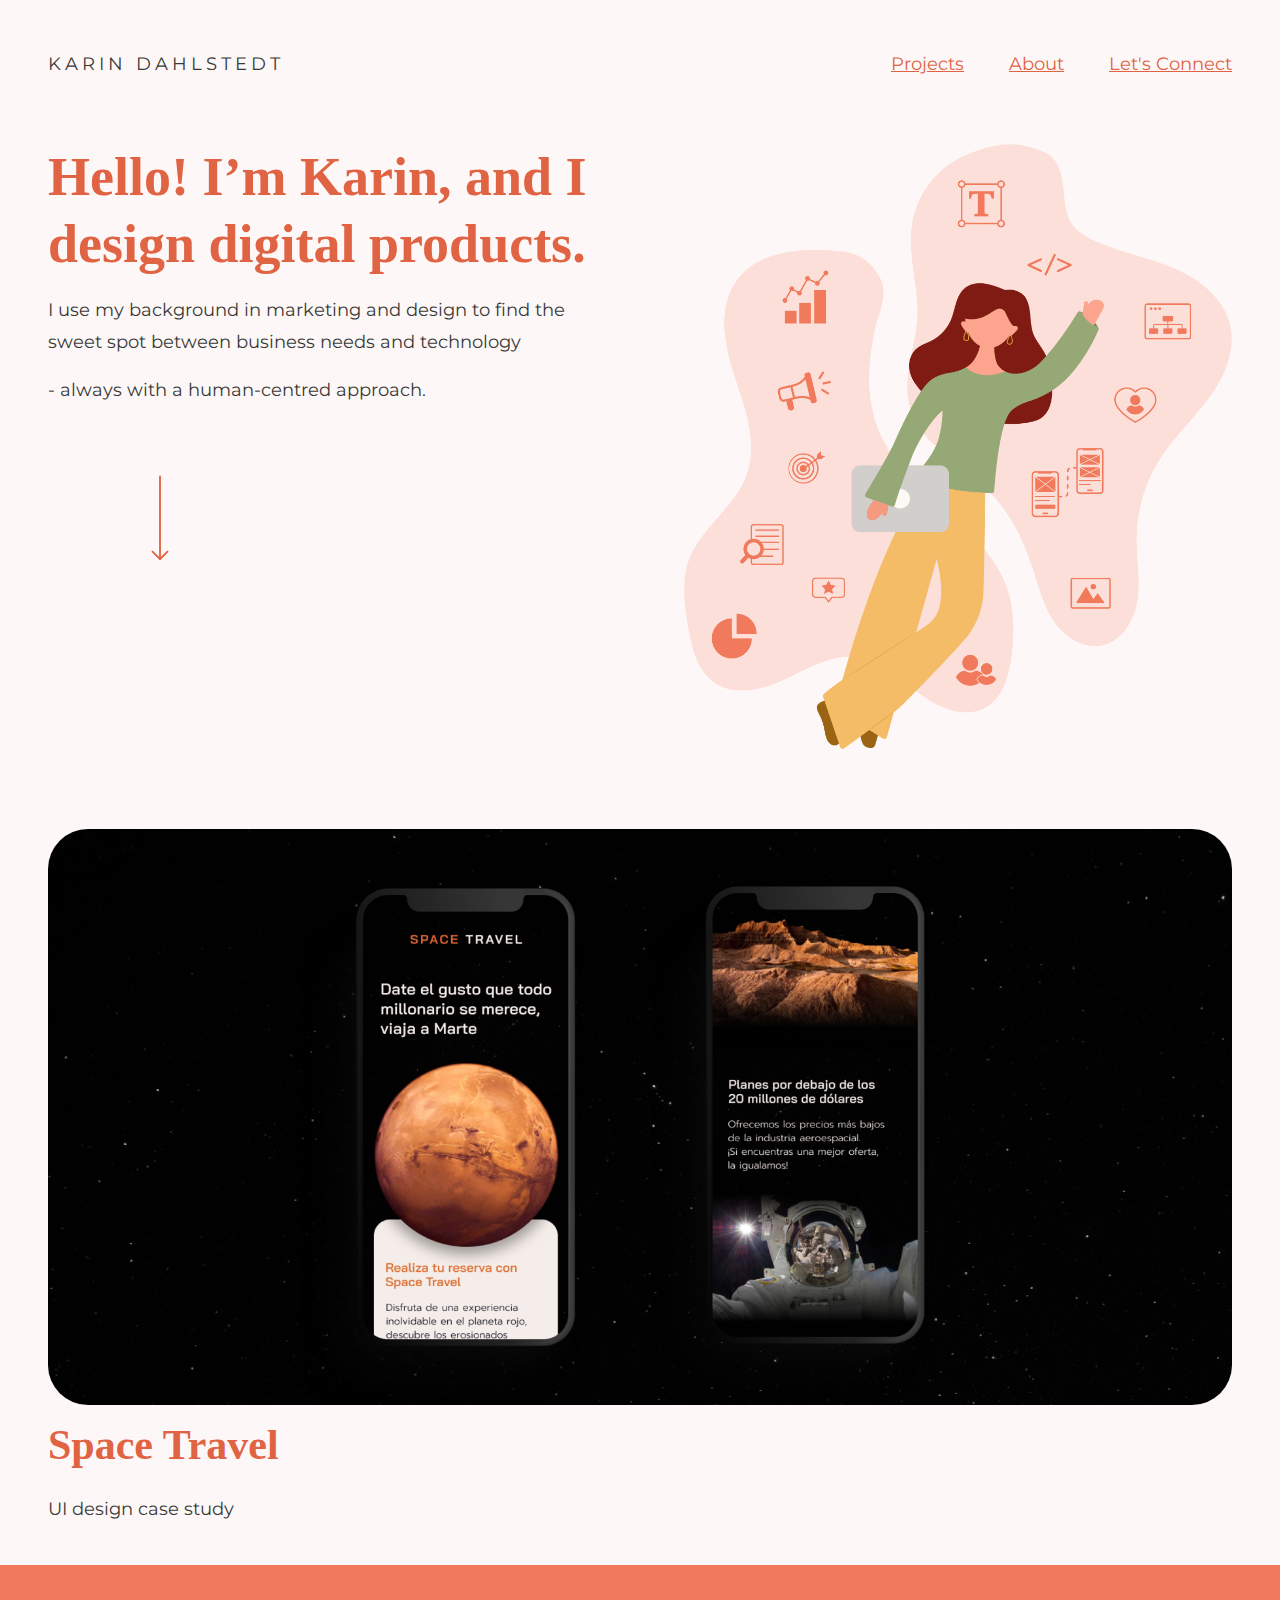
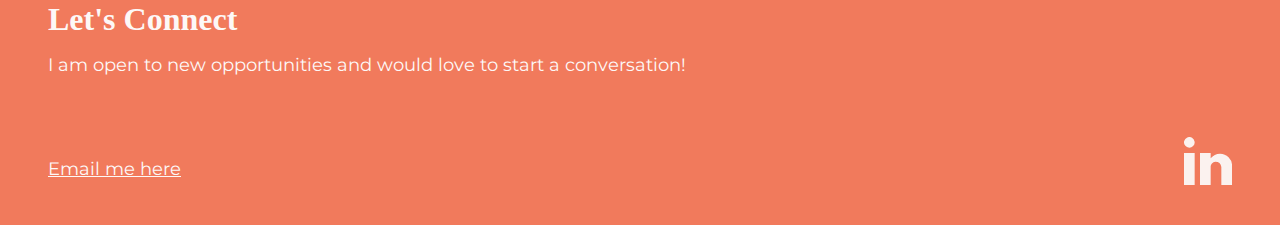
==== index.html @ c182e4f3 "Home page project showcase update" ====
<!DOCTYPE html>
<html lang="en">

    <head>
        <meta charset="UTF-8">
        <meta name="viewport" content="width=device-width, initial-scale=1.0">
        <title>Projects</title>
        <link rel="preconnect" href="https://fonts.gstatic.com">
        <link
            href="https://fonts.googleapis.com/css2?family=DM+Serif+Display&family=Montserrat&display=swap"
            rel="stylesheet">
        <link href="assets/css/styles.css" rel="stylesheet">
    </head>

    <body>
        <header class="header">
            <div class="header-container wrapper wrapper-min">
                <div class="logo logo-min">
                <div>KARIN DAHLSTEDT</div>
            </div>
                <nav class="navigation navigation-min">
                    <ul>
                        <li class="nav-item inline">
                            <a class="nav-link" href="https://karindd.github.io">Projects</a>
                        </li>
                        <li class="nav-item inline">
                            <a class="nav-link" href="https://karindd.github.io/about/">About</a>
                        </li>
                        <li class="nav-item inline">
                            <a class="nav-link" href="#footer">Let's Connect</a>
                        </li>
                    </ul>
                </nav>
                <button class="menu-open">
                    <svg width="18" height="11" viewBox="0 0 18 11" fill="none"
                        xmlns="http://www.w3.org/2000/svg">
                        <path fill-rule="evenodd" clip-rule="evenodd" d="M18 1H0V0H18V1Z"
                            fill="#1A1A1A" />
                        <path fill-rule="evenodd" clip-rule="evenodd" d="M18 11H0V10H18V11Z"
                            fill="#1A1A1A" />
                        <path fill-rule="evenodd" clip-rule="evenodd" d="M18 6H0V5H18V6Z"
                            fill="#1A1A1A" />
                    </svg>
                </button>
                <button class="menu-closed">
                    <svg width="14" height="14" viewBox="0 0 14 14" fill="none"
                        xmlns="http://www.w3.org/2000/svg">
                        <line x1="0.353553" y1="0.646447" x2="13.0815" y2="13.3744"
                            stroke="black" />
                        <line x1="0.646447" y1="13.6464" x2="13.3744" y2="0.918525"
                            stroke="black" />
                    </svg>
                </button>
            </div>
        </header>
        <main>
            <section class="billboard">
                <div class="wrapper wrapper-min">
                    <div class="row-min align-start">
                        <div class="billboard_content column-min">
                            <h1>Hello! I’m Karin, and I design digital products.
                            </h1>

                            <p>I use my background in marketing and design to find the sweet spot between business needs and technology</p>
                            <p>- always with a human-centred approach.</p>
                            </p>
                            <div class="arrow__svg column-min">
                                <svg data-name="Layer 1" xmlns="http://www.w3.org/2000/svg" width=9.6rem height=9.6rem viewBox="0 0 5.49 20.752"><path d="M2.745 1.396v17.869" fill="none" stroke="#E06343" stroke-linecap="round" stroke-width=".4"/><path d="M1.127 17.646l1.618 1.619.81-.81.809-.809" stroke-linejoin="round" fill="none" stroke="#E06343" stroke-linecap="round" stroke-width=".4"/></svg>
                            </div>
                        </div>
                        <div class="illustration column-min">
                            <img src="assets/img/home.png">
                        </div>
                    </div>
                </div>
                </div>
            </section>
            <section class="project">
                <div class="wrapper wrapper-min">
                    <div class="project__bg space-travel__bg">
                    <div class="zoom-effect-container">
                        <a href="https://karindd.github.io/space-travel/">
                        <div class="image-card">
                            <div class="project__mockup">
                            <img src="assets/img/space-travel-mockup.png">
                        </div>
                    </div>
                        </a>
                    </div>
                    </div>
                    <h2>Space Travel</h2>
                    <p>UI design case study</p>
                </div>
            </section>
        </main>
        <footer class="footer">
            <div class="wrapper wrapper-min">
                    <h3 class="footer__title">Let's Connect</h3>
                <div class="footer__content">
                    <p>I am open to new opportunities and would love to start a conversation!</p>
                </div>
                <div class="flex-container space-between align-end">
                    <div class="footer__email">
                        <a href="mailto: dahlstedt.karin@gmail.com" class="footer-anchor">Email me
                            here</a>
                    </div>
                    <div id="footer" class="footer__icon">
                        <svg data-name="Layer 1" xmlns="http://www.w3.org/2000/svg"
                            viewBox="0 0 36 36">
                            <path
                                d="M20 36h-8V12h8v4a9.27 9.27 0 017.05-3.53 9 9 0 019 9V36H28V22.5a4.54 4.54 0 00-4.49-3.89 3.67 3.67 0 00-2.59 1.2A3.62 3.62 0 0020 22.5zM8 36H0V12h8zM4 8a4 4 0 112.83-1.17A4 4 0 014 8z"
                                fill="#fbf2ef" />
                        </svg>
                    </div>
                </div>
            </div>
        </footer>
        <script src="https://cdnjs.cloudflare.com/ajax/libs/jquery/3.6.0/jquery.min.js" integrity="sha512-894YE6QWD5I59HgZOGReFYm4dnWc1Qt5NtvYSaNcOP+u1T9qYdvdihz0PPSiiqn/+/3e7Jo4EaG7TubfWGUrMQ==" crossorigin="anonymous"></script>
        <script src="assets/app.js"></script>
    </body>
</html>
---- assets/css/styles.css ----
/* ----------------------- RESET ------------------ */
/**
 * Box sizing rules
 * https://developer.mozilla.org/es/docs/Web/CSS/box-sizing
 */
*,
*::before,
*::after {
  box-sizing: border-box;
}

/* Remove default padding */
ul,
ol {
  padding: 0;
}

/* Remove default margin */
body,
h1,
h2,
h3,
h4,
p,
ul,
ol,
li,
figure,
figcaption,
blockquote,
dl,
dd {
  margin: 0;
}

/* Set core body defaults */
body {
  min-height: 100vh;
  scroll-behavior: smooth;
  text-rendering: optimizeSpeed;
  line-height: 1.5;
}

/* Remove list styles on ul, ol elements with a class attribute */
ul,
ol {
  list-style: none;
}

/* A elements that don't have a class get default styles */
a:not([class]) {
  text-decoration-skip-ink: auto;
}

/* Make images easier to work with */
img {
  max-width: 100%;
  display: block;
}

/* Natural flow and rhythm in articles by default */
article > * + * {
  margin-top: 1em;
}

/* Inherit fonts for inputs and buttons */
input,
button,
textarea,
select {
  font: inherit;
}

[role='button'],
input[type='submit'],
input[type='reset'],
input[type='button'],
button {
  -webkit-box-sizing: content-box;
  -moz-box-sizing: content-box;
  box-sizing: content-box;
}

/* Reset `button` and button-style `input` default styles */
input[type='submit'],
input[type='reset'],
input[type='button'],
button {
  background: none;
  border: 0;
  color: inherit;
  /* cursor: default; */
  font: inherit;
  line-height: normal;
  overflow: visible;
  padding: 0;
  -webkit-appearance: button; /* for input */
  -webkit-user-select: none; /* for button */
  -moz-user-select: none;
  -ms-user-select: none;
}
input::-moz-focus-inner,
button::-moz-focus-inner {
  border: 0;
  padding: 0;
}

/* Make `a` like a button */
[role='button'] {
  color: inherit;
  cursor: default;
  display: inline-block;
  text-align: center;
  text-decoration: none;
  white-space: pre;
  -webkit-user-select: none;
  -moz-user-select: none;
  -ms-user-select: none;
}

/* Remove all animations and transitions for people that prefer not to see them */
@media (prefers-reduced-motion: reduce) {
  * {
    animation-duration: 0.01ms !important;
    animation-iteration-count: 1 !important;
    transition-duration: 0.01ms !important;
    scroll-behavior: auto !important;
  }
}

/* ----------------------- END RESET ------------------ */

/* ----------------------- VARIABLES ------------------ */

:root {
  --primary-color:#F17A5C;
  --secondary-color: #393938;
  --primary-400:#F17A5C;
  --space-lg:0rem;
  --space-md:0rem;
  --primary-padding: 4.8rem;
}
/* ----------------------- use "space" to define vertical rythm and color palettes (any value, --whatever) ------------------ */

/* ----------------------- END VARIABLES ------------------ */


/* ----------------------- GLOBAL ------------------ */

html {
  font-size: 62.5%; /* Base typography: 10px */
}

h1,
h2,
h3 {
  font-family: 'DM SerifDisplay';
  color: #e06343;
  padding: 0 0 1.6rem;
}

h1 {
  font-size: 2.5rem;
  line-height: 3.4rem;
}

h2 {
  font-size: 2.3rem;
  line-height: 3.2rem;
  margin-bottom: 1.6rem;
}

h3 {
  font-size: 2rem;
  line-height: 2.8rem;
}

.project__h {
  color:#393331;
    }

body {
  background-color: #fdf8f7;
  font-family: 'Montserrat';
  font-size: 1.6rem;
  color: #393938;
  line-height: 2.4rem;
}

p,
p + p {
  margin-bottom: 1.6rem;
}

.p-final {
  margin-bottom: 4.8rem;
}

a:link {
  color: #e06343;
}

a:visited {
  color: #e06343;
}

a:hover {
  color: #393938;
}

.a:active {
  color: #393938;
}

/* ----------------------- UTILITIES ------------------ */
.wrapper {
  margin: 0 auto;
  max-width: 128rem;
  padding: 0 2.4rem;
}

.flex-container {
  display: flex;
}

.row {
  align-items: flex-start;
  display: flex;
  width: 100%;
}

.column {
  width: 50%;
}

.space-between {
  justify-content: space-between;
}

.align-end {
  align-items: flex-end;
}

.reverse {
  flex-flow: reverse;
}

.flex-wrap {
  flex-wrap: wrap;
}

.hide {
  display: none;
}

.fixed {
  position: fixed;
}

  /* ----------------------- END UTILITIES ------------------ */

/* ----------------------- HEADER ------------------ */

.header {
  width: 100%;
}

.header-container {
  display: flex;
  align-items: center;
  justify-content: flex-end;
  margin-top: 4.8rem;
  margin-bottom: 6.4rem;
}

.logo {
  width: 100%;
  letter-spacing: 0.4rem;
}

/* ----------------------- NAVIGATION ------------------ */

.navigation {
  display: none;
}

.menu-closed {
  display: none;
}

/* ----------------------- END NAVIGATION ------------------ */

/* ----------------------- BILLBOARD ------------------ */

.billboard__h {
  color: #fdf8f7;
}

.billboard__content__h {
  color:#393938;
}

.billboard__text {
  color: #fdf8f7;
  margin: 4.8rem;
  position: absolute;
}

.billboard__bg {
  border-radius: 2rem;
  position: relative;
  z-index: -10;
}

.billboard__content {
  width: 100%;
  background-color: #f17a5c;
  padding: 4.8rem 4.8rem 6.4rem;
  border-radius: 0 0 2rem 2rem;
  margin: -1.5rem 0 0 0;
  z-index: 10;
  margin-bottom:10.4rem;
}

.billboard__p {
  margin-bottom:5.6rem;
}

/* ----------------------- ASSETS ------------------ */

.illustration {
  margin: 3.2rem;
}

.arrow__svg {
 display: none;
}

.project__img {
margin: 4.8rem 0 4.8rem 0;
}

.project__img-min {
display: none;  
}

.space-travel__bg {
  background-image: url(../img/space-travel-bg.png);
}

.project__bg {
  border-radius: 4rem;
}

.project__mockup {
  height: auto;
  width: 80%;
  margin-left: auto;
  margin-right: auto;
}
  
/* ----------------------- LISTS ------------------ */

ul.project__ul {
  list-style: none; /* Remove default bullets */
}

ul.project__ul li::before {
  content: "\2022";  /* Add content: \2022 is the CSS Code/unicode for a bullet */
  color:#F17A5C; /* Change the color */
  font-weight: bold; /* If you want it to be bold */
  font-size: 250%;
  display: inline-block; /* Needed to add space between the bullet and the text */
  width: 1rem; /* Also needed for space (tweak if needed) */
  margin-left: -1em; /* Also needed for space (tweak if needed) */
  vertical-align: middle;
  position: absolute;
  line-height: 2.4rem;
  margin-bottom: 1.6rem;
}

.takeaways {
  margin-left: 4.8rem;
}


/* ----------------------- END LISTS ------------------ */


/* ----------------------- EFFECTS ------------------ */

.zoom-effect-container {
  width: 100%;
  height: 100%;
  margin-bottom: 2.4rem;
  margin-top: 4.8rem;
}

.image-card img {
-webkit-transition: 0.4s ease;
transition: 0.4s ease;
}

.zoom-effect-container:hover .image-card img {
-webkit-transform: scale(1.08);
transform: scale(1.08);
}

/* ----------------------- END EFFECTS ------------------ */


/* ----------------------- FOOTER ------------------ */

.footer {
  background: #f17a5c;
  min-height: 24rem;
  padding-top: 4rem;
  padding-bottom: 4rem;
  margin-top: 4rem;
}

.footer__content,
.footer__title {
  color: #fdf8f7;
}

.footer__content {
  padding-bottom: 4rem;
}

.footer__icon {
  width: 4.8rem;
  height: 4.8rem;
}

.footer-anchor:link {
  color: #fdf8f7;
}

.footer-anchor:visited {
  color: #fdf8f7;
}

.footer-anchor:hover {
  color: #393938;
}

.footer-anchor:active {
  color: #393938;
}

/* ----------------------- RESPONSIVE 960px ------------------ */
@media (min-width: 60em) {
  /* ----------------------- GLOBAL ------------------ */

  h1 {
    font-size: 5.4rem;
    line-height: 6.7rem;
  }

  h2 {
    font-size: 4.2rem;
  }

  h3 {
    font-size: 3.2rem;
  }

  body {
    font-size: 1.8rem;
    line-height: 3.2rem;
  }
  /* ----------------------- UTILITIES ------------------ */

  .wrapper-min {
    max-width: 128rem;
    padding: 0 4.8rem;
  }

  .wrapper__center-min {
    margin: 0 auto;
    max-width: 128rem;
    padding: 0 20rem;
    }

  .flex-container-min {
    display: flex;
  }

  .row-min {
    align-items: flex-start;
    display: flex;
    width: 100%;
  }

  .column-min {
    width: 50%;
  }

  .reverse-min {
    flex-flow: reverse;
  }

  .row-min {
    align-items: flex-start;
    display: flex;
    width: 100%;
  }

  .space-between {
    justify-content: space-between;
  }

  .align-center {
    align-items: center;
  }

  .align-start {
    align-items: start;
  }

  .justify-center-min {
    justify-content: center;
  }

  .display {
    display: block;
  }

  .inline {
    display: inline-block;
  }

  .column-min-margin {
    width: 50%;
    margin: 0 7.2rem 0 0;
  }

  /* ----------------------- HEADER ------------------ */

  .navigation-min {
    width: 50%;
    display: flex;
    justify-content: flex-end;
  }

  .nav-item {
    padding: 0 2rem;
  }

  .nav-item:last-child {
    padding-right: 0;
  }

  .menu-open {
    display: none;
  }

  .logo-min {
    width: 50%;
    letter-spacing: 0.4rem;
  }
  
  /* ----------------------- ASSETS ------------------ */

  .illustration {
    margin: 0 0 3.2rem 8.8rem;
  }

  .arrow__svg {
    display: block;
    margin: 6.4rem;
  }

  .project__img-min {
    margin: 4.8rem 0 4.8rem 0;
    display: block;
    }

    .project__img {
      display: none;
      }
    }
/* ----------------------- RESPONSIVE 960px END ------------------ */
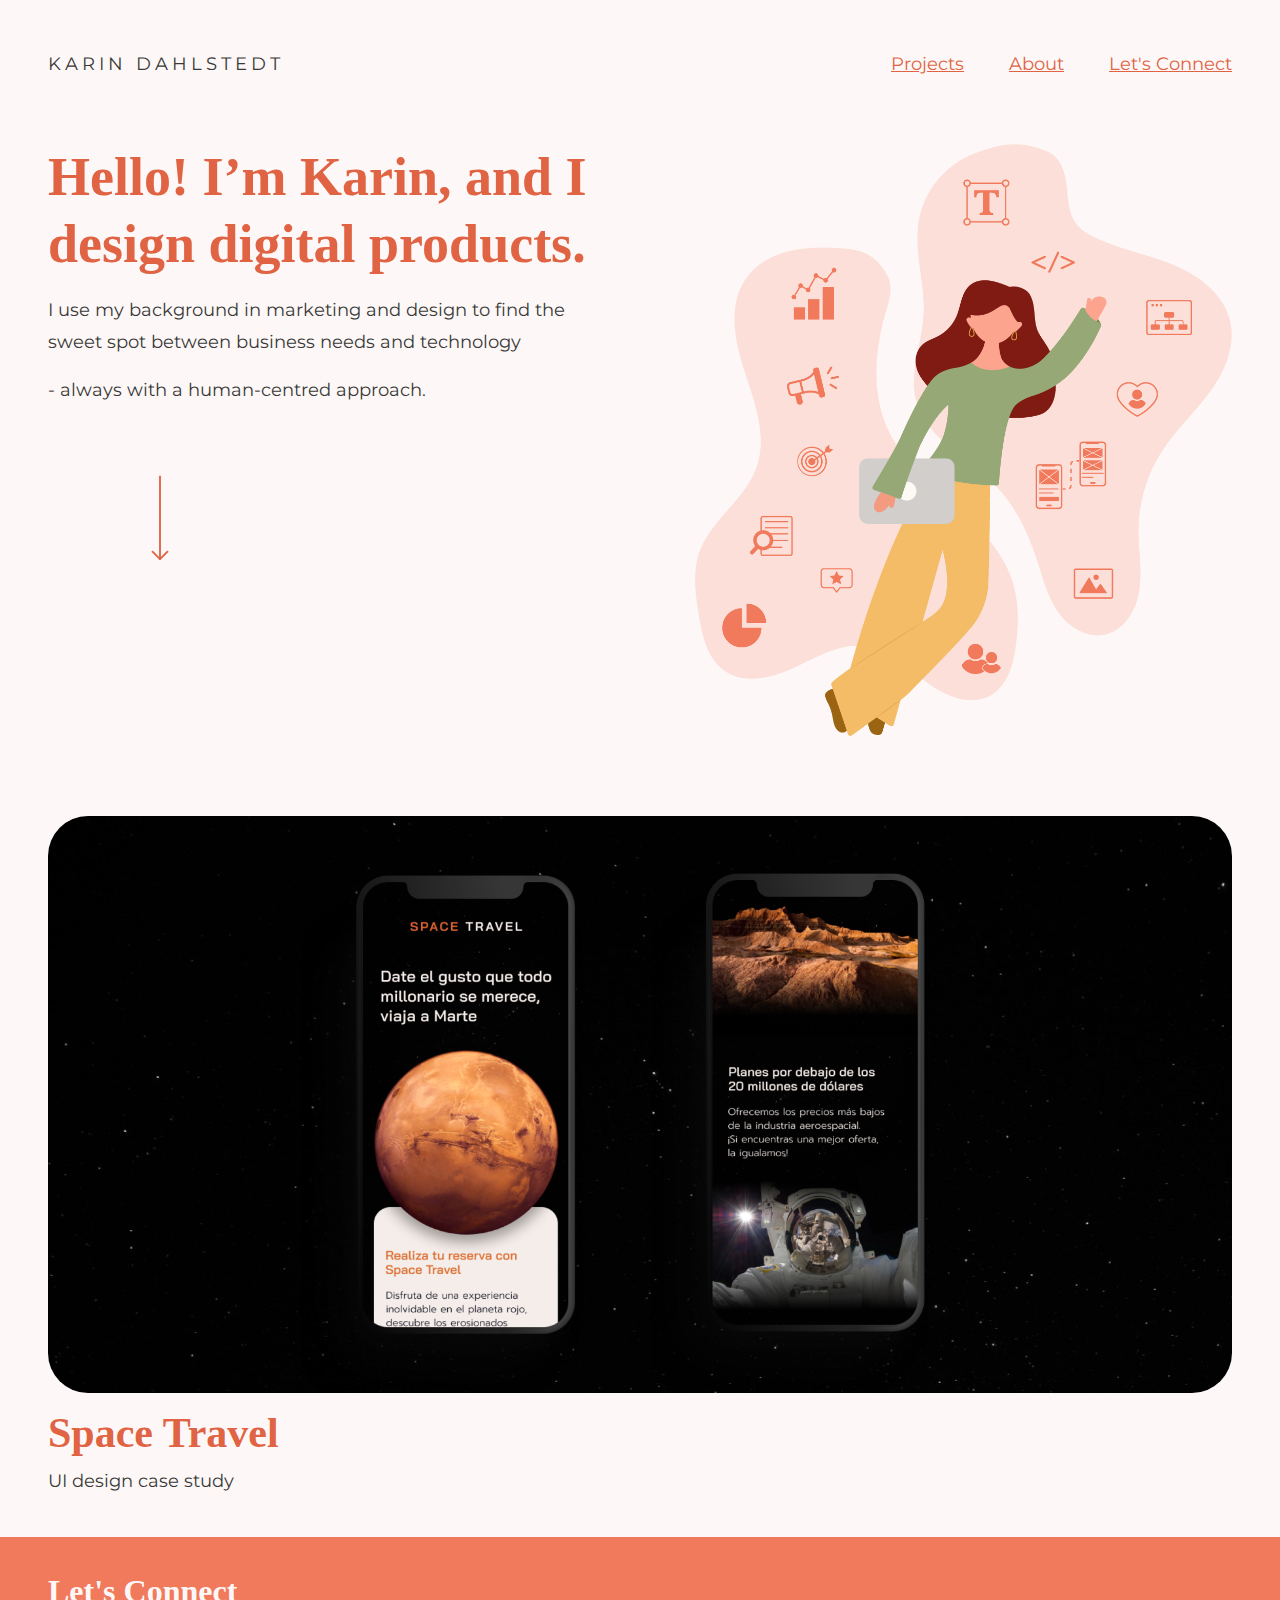
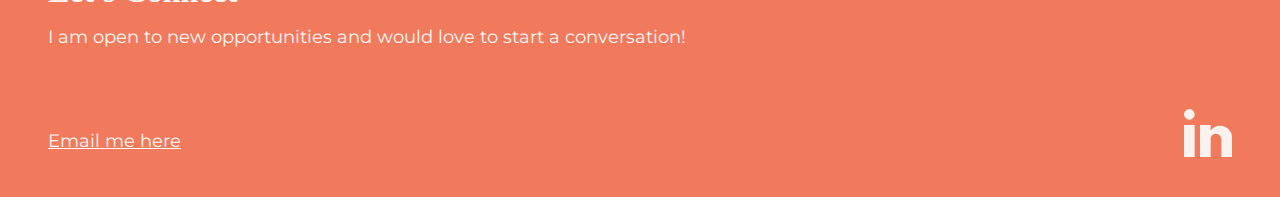
==== commit 6e562632: "stylesheet update" ====
--- a/index.html
+++ b/index.html
@@ -15,7 +15,7 @@
     <body>
         <header class="header">
             <div class="header-container wrapper wrapper-min">
-                <div class="logo logo-min">
+                <div class="logo">
                 <div>KARIN DAHLSTEDT</div>
             </div>
                 <nav class="navigation navigation-min">
@@ -55,7 +55,7 @@
         </header>
         <main>
             <section class="billboard">
-                <div class="wrapper wrapper-min">
+                <div class="wrapper">
                     <div class="row-min align-start">
                         <div class="billboard_content column-min">
                             <h1>Hello! I’m Karin, and I design digital products.
@@ -64,7 +64,7 @@
                             <p>I use my background in marketing and design to find the sweet spot between business needs and technology</p>
                             <p>- always with a human-centred approach.</p>
                             </p>
-                            <div class="arrow__svg column-min">
+                            <div class="arrow__svg column">
                                 <svg data-name="Layer 1" xmlns="http://www.w3.org/2000/svg" width=9.6rem height=9.6rem viewBox="0 0 5.49 20.752"><path d="M2.745 1.396v17.869" fill="none" stroke="#E06343" stroke-linecap="round" stroke-width=".4"/><path d="M1.127 17.646l1.618 1.619.81-.81.809-.809" stroke-linejoin="round" fill="none" stroke="#E06343" stroke-linecap="round" stroke-width=".4"/></svg>
                             </div>
                         </div>
@@ -76,7 +76,7 @@
                 </div>
             </section>
             <section class="project">
-                <div class="wrapper wrapper-min">
+                <div class="wrapper">
                     <div class="project__bg space-travel__bg">
                     <div class="zoom-effect-container">
                         <a href="https://karindd.github.io/space-travel/">
@@ -94,7 +94,7 @@
             </section>
         </main>
         <footer class="footer">
-            <div class="wrapper wrapper-min">
+            <div class="wrapper">
                     <h3 class="footer__title">Let's Connect</h3>
                 <div class="footer__content">
                     <p>I am open to new opportunities and would love to start a conversation!</p>
--- a/assets/css/styles.css
+++ b/assets/css/styles.css
@@ -156,7 +156,7 @@
 h3 {
   font-family: 'DM SerifDisplay';
   color: #e06343;
-  padding: 0 0 1.6rem;
+  margin-bottom: 1.6rem;
 }
 
 h1 {
@@ -472,7 +472,7 @@
   }
   /* ----------------------- UTILITIES ------------------ */
 
-  .wrapper-min {
+  .wrapper {
     max-width: 128rem;
     padding: 0 4.8rem;
   }
@@ -493,10 +493,6 @@
     width: 100%;
   }
 
-  .column-min {
-    width: 50%;
-  }
-
   .reverse-min {
     flex-flow: reverse;
   }
@@ -556,7 +552,7 @@
     display: none;
   }
 
-  .logo-min {
+  .logo {
     width: 50%;
     letter-spacing: 0.4rem;
   }
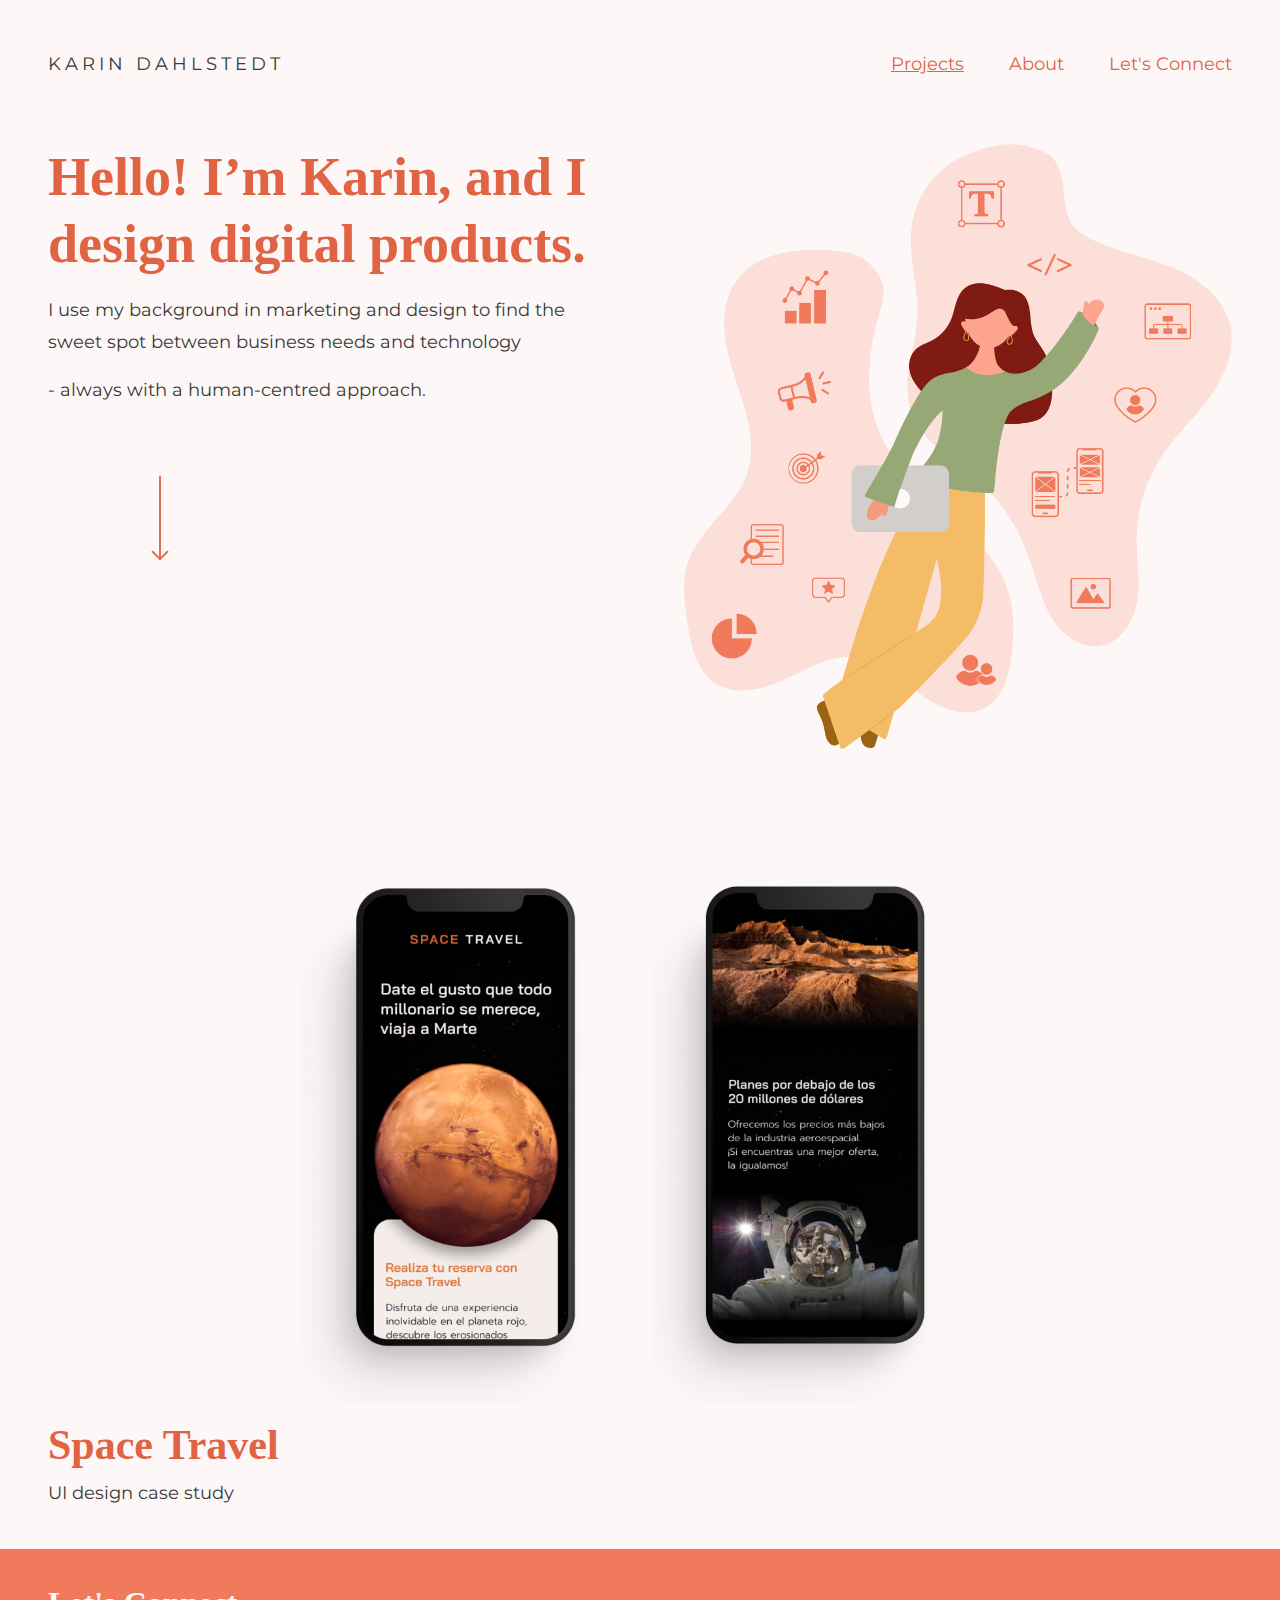
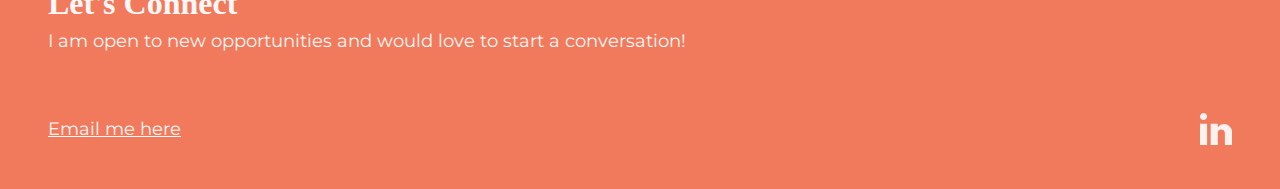
==== commit e8aee4fa: "Nav link style updated / Stylesheet updated" ====
--- a/index.html
+++ b/index.html
@@ -11,17 +11,29 @@
             rel="stylesheet">
         <link href="assets/css/styles.css" rel="stylesheet">
     </head>
-
     <body>
         <header class="header">
-            <div class="header-container wrapper wrapper-min">
+            <div class="header-container wrapper">
                 <div class="logo">
                 <div>KARIN DAHLSTEDT</div>
+            </div>
+            <div class="hamburger-menu">
+            <div id="myNav" class="overlay">
+                <a href="javascript:void(0)" class="closebtn" onclick="closeNav()">&times;</a>
+                <div class="overlay-content">
+                  <a href="#projects">Projects</a>
+                  <a href="https://karindd.github.io/about/">About</a>
+                  <a href="#footer">Let's Connect</a>
+                </div>
+              </div>
+              <div class="hamburger-icon">
+              <span onclick="openNav()">&#9776;</span>
+              </div>
             </div>
                 <nav class="navigation navigation-min">
                     <ul>
                         <li class="nav-item inline">
-                            <a class="nav-link" href="https://karindd.github.io">Projects</a>
+                            <a class="nav-link underline" href="https://karindd.github.io">Projects</a>
                         </li>
                         <li class="nav-item inline">
                             <a class="nav-link" href="https://karindd.github.io/about/">About</a>
@@ -31,58 +43,38 @@
                         </li>
                     </ul>
                 </nav>
-                <button class="menu-open">
-                    <svg width="18" height="11" viewBox="0 0 18 11" fill="none"
-                        xmlns="http://www.w3.org/2000/svg">
-                        <path fill-rule="evenodd" clip-rule="evenodd" d="M18 1H0V0H18V1Z"
-                            fill="#1A1A1A" />
-                        <path fill-rule="evenodd" clip-rule="evenodd" d="M18 11H0V10H18V11Z"
-                            fill="#1A1A1A" />
-                        <path fill-rule="evenodd" clip-rule="evenodd" d="M18 6H0V5H18V6Z"
-                            fill="#1A1A1A" />
-                    </svg>
-                </button>
-                <button class="menu-closed">
-                    <svg width="14" height="14" viewBox="0 0 14 14" fill="none"
-                        xmlns="http://www.w3.org/2000/svg">
-                        <line x1="0.353553" y1="0.646447" x2="13.0815" y2="13.3744"
-                            stroke="black" />
-                        <line x1="0.646447" y1="13.6464" x2="13.3744" y2="0.918525"
-                            stroke="black" />
-                    </svg>
-                </button>
             </div>
         </header>
         <main>
-            <section class="billboard">
+            <section>
                 <div class="wrapper">
                     <div class="row-min align-start">
-                        <div class="billboard_content column-min">
+                        <div class="column-min">
                             <h1>Hello! I’m Karin, and I design digital products.
                             </h1>
 
                             <p>I use my background in marketing and design to find the sweet spot between business needs and technology</p>
                             <p>- always with a human-centred approach.</p>
                             </p>
-                            <div class="arrow__svg column">
+                            <div class="arrow-svg column">
                                 <svg data-name="Layer 1" xmlns="http://www.w3.org/2000/svg" width=9.6rem height=9.6rem viewBox="0 0 5.49 20.752"><path d="M2.745 1.396v17.869" fill="none" stroke="#E06343" stroke-linecap="round" stroke-width=".4"/><path d="M1.127 17.646l1.618 1.619.81-.81.809-.809" stroke-linejoin="round" fill="none" stroke="#E06343" stroke-linecap="round" stroke-width=".4"/></svg>
                             </div>
                         </div>
                         <div class="illustration column-min">
-                            <img src="assets/img/home.png">
+                            <img src="assets/img/home.png" alt="illustration of girl with design and marketing icons around her">
                         </div>
                     </div>
                 </div>
                 </div>
             </section>
-            <section class="project">
+            <section id="projects" class="project">
                 <div class="wrapper">
                     <div class="project__bg space-travel__bg">
                     <div class="zoom-effect-container">
                         <a href="https://karindd.github.io/space-travel/">
                         <div class="image-card">
                             <div class="project__mockup">
-                            <img src="assets/img/space-travel-mockup.png">
+                            <img src="assets/img/space-travel-mockup.png" alt="mobile phones with design mockups">
                         </div>
                     </div>
                         </a>
@@ -104,12 +96,13 @@
                         <a href="mailto: dahlstedt.karin@gmail.com" class="footer-anchor">Email me
                             here</a>
                     </div>
-                    <div id="footer" class="footer__icon">
+                    <div id="footer">
+                        <div class="footer__icon" alt="linkedin icon">
                         <svg data-name="Layer 1" xmlns="http://www.w3.org/2000/svg"
                             viewBox="0 0 36 36">
                             <path
                                 d="M20 36h-8V12h8v4a9.27 9.27 0 017.05-3.53 9 9 0 019 9V36H28V22.5a4.54 4.54 0 00-4.49-3.89 3.67 3.67 0 00-2.59 1.2A3.62 3.62 0 0020 22.5zM8 36H0V12h8zM4 8a4 4 0 112.83-1.17A4 4 0 014 8z"
-                                fill="#fbf2ef" />
+                                fill="#fbf2ef"/>
                         </svg>
                     </div>
                 </div>
--- a/assets/css/styles.css
+++ b/assets/css/styles.css
@@ -136,6 +136,8 @@
   --primary-color:#F17A5C;
   --secondary-color: #393938;
   --primary-400:#F17A5C;
+  --space-travel: #FFA480;
+  --project-text: #FFA480;
   --space-lg:0rem;
   --space-md:0rem;
   --primary-padding: 4.8rem;
@@ -143,7 +145,6 @@
 /* ----------------------- use "space" to define vertical rythm and color palettes (any value, --whatever) ------------------ */
 
 /* ----------------------- END VARIABLES ------------------ */
-
 
 /* ----------------------- GLOBAL ------------------ */
 
@@ -156,23 +157,24 @@
 h3 {
   font-family: 'DM SerifDisplay';
   color: #e06343;
-  margin-bottom: 1.6rem;
 }
 
 h1 {
   font-size: 2.5rem;
   line-height: 3.4rem;
+  margin-bottom: 1.6rem;
 }
 
 h2 {
   font-size: 2.3rem;
   line-height: 3.2rem;
-  margin-bottom: 1.6rem;
+  margin-bottom: 0.8rem;
 }
 
 h3 {
   font-size: 2rem;
   line-height: 2.8rem;
+  margin-bottom: 0.8rem;
 }
 
 .project__h {
@@ -192,8 +194,12 @@
   margin-bottom: 1.6rem;
 }
 
-.p-final {
-  margin-bottom: 4.8rem;
+a:link {
+  text-decoration: none;
+}
+
+.underline:link {
+  text-decoration: underline;
 }
 
 a:link {
@@ -257,7 +263,19 @@
   position: fixed;
 }
 
-  /* ----------------------- END UTILITIES ------------------ */
+.parragraph-max {
+  display: block;
+}
+
+.parragraph-min {
+  display: none;
+}
+
+.margin-bottom {
+  margin-bottom: 2.4rem;
+} 
+
+/* ----------------------- END UTILITIES ------------------ */
 
 /* ----------------------- HEADER ------------------ */
 
@@ -278,7 +296,14 @@
   letter-spacing: 0.4rem;
 }
 
+/* ----------------------- END HEADER ------------------ */
+
+
 /* ----------------------- NAVIGATION ------------------ */
+
+.navigation-min {
+  display: none;
+}
 
 .navigation {
   display: none;
@@ -288,12 +313,108 @@
   display: none;
 }
 
+.menu-open {
+  display: none;
+}
+
+/* ----------------------- NAVIGATION / HAMBURGER ------------------ */
+
+.hamburger-icon {
+font-size: 2.4rem;
+}
+
+.overlay {
+  height: 100%;
+  width: 0;
+  position: fixed;
+  z-index: 1;
+  top: 0;
+  left: 0;
+  background-color: rgb(0,0,0);
+  background-color: rgba(0,0,0, 0.9);
+  overflow-x: hidden;
+  transition: 0.25s;
+}
+
+.overlay-content {
+  position: relative;
+  top: 25%;
+  width: 100%;
+  text-align: center;
+  margin-top: 30px;
+}
+
+.overlay a {
+  padding: 1.6rem;
+  text-decoration: none;
+  font-size: 1.8rem;
+  color: #818181;
+  display: block;
+  transition: 0.3s;
+}
+
+.overlay a:hover, .overlay a:focus {
+  color: #f1f1f1;
+}
+
+.overlay .closebtn {
+  position: absolute;
+  top: 20px;
+  right: 45px;
+  font-size: 60px;
+}
+
+@media screen and (max-height: 450px) {
+  .overlay a {font-size: 20px}
+  .overlay .closebtn {
+  font-size: 40px;
+  top: 15px;
+  right: 35px;
+  }
+}
+
+/* ----------------------- END NAVIGATION / HAMBURGER  ------------------ */
+
 /* ----------------------- END NAVIGATION ------------------ */
 
-/* ----------------------- BILLBOARD ------------------ */
-
-.billboard__h {
+
+/* ----------------------- HOME ------------------ */
+
+.illustration {
+  margin: 3.2rem;
+}
+
+.arrow-svg {
+ display: none;
+}
+
+.zoom-effect-container {
+  width: 100%;
+  height: 100%;
+  margin-bottom: 2.4rem;
+  margin-top: 4.8rem;
+}
+
+.image-card img {
+-webkit-transition: 0.4s ease;
+transition: 0.4s ease;
+}
+
+.zoom-effect-container:hover .image-card img {
+-webkit-transform: scale(1.08);
+transform: scale(1.08);
+}
+
+/* ----------------------- END HOME ------------------ */
+
+ /* ----------------------- PROJECTS BILLBOARD ------------------ */
+
+ .billboard__h {
   color: #fdf8f7;
+}
+
+.billboard__p {
+  margin-bottom:5.6rem;
 }
 
 .billboard__content__h {
@@ -302,39 +423,20 @@
 
 .billboard__text {
   color: #fdf8f7;
-  margin: 4.8rem;
-  position: absolute;
-}
-
-.billboard__bg {
-  border-radius: 2rem;
-  position: relative;
-  z-index: -10;
+  margin: 6.4rem 2.4rem 6.4rem 2.4rem;
+  width: 40%;
 }
 
 .billboard__content {
   width: 100%;
-  background-color: #f17a5c;
-  padding: 4.8rem 4.8rem 6.4rem;
+  padding: 4.8rem 2.4rem 4.8rem;
   border-radius: 0 0 2rem 2rem;
-  margin: -1.5rem 0 0 0;
-  z-index: 10;
-  margin-bottom:10.4rem;
-}
-
-.billboard__p {
-  margin-bottom:5.6rem;
-}
-
-/* ----------------------- ASSETS ------------------ */
-
-.illustration {
-  margin: 3.2rem;
-}
-
-.arrow__svg {
- display: none;
-}
+  margin-bottom:4.8rem;
+}
+
+/* ----------------------- END PROJECTS BILLBOARD ------------------ */
+
+/* ----------------------- PROJECTS ------------------ */
 
 .project__img {
 margin: 4.8rem 0 4.8rem 0;
@@ -344,21 +446,64 @@
 display: none;  
 }
 
-.space-travel__bg {
-  background-image: url(../img/space-travel-bg.png);
-}
-
 .project__bg {
-  border-radius: 4rem;
+  border-radius: 1rem;
 }
 
 .project__mockup {
   height: auto;
-  width: 80%;
+  width: 100%;
   margin-left: auto;
   margin-right: auto;
 }
-  
+
+.typography-container {
+background-color: var(--primary-color);
+padding: 5.6rem;
+border-radius: 2rem;
+background-size: cover;
+margin-top: 4.8rem;
+}
+
+.project__section {
+  margin-bottom: 4.8rem;
+  }
+
+
+.takeaways {
+  margin-left: 4.8rem;
+  }
+
+/* ----------------------- END PROJECTS ------------------ */
+
+/* ----------------------- SPACE TRAVEL ------------------ */
+
+.bg-color--space-travel {
+  background-color: var(--space-travel);
+}
+
+ul.project__ul--space-travel li::before {
+  color:var(--space-travel);
+}
+
+.billboard__bg--space-travel {
+  background-image: url("../img/space-travel-bg.png");
+  background-repeat: repeat;
+  background-attachment: scroll;
+  background-size: cover;
+  border-radius: 0 0 3rem 3rem;
+}
+
+.billboard_mockup--space-travel {
+  background-image: url("../img/bg2.png");
+  background-repeat: no-repeat;
+  background-position: right 2.4rem bottom;
+  background-attachment: scroll;
+  background-size: 40%;
+}
+
+/* ----------------------- END SPACE TRAVEL ------------------ */
+
 /* ----------------------- LISTS ------------------ */
 
 ul.project__ul {
@@ -367,7 +512,6 @@
 
 ul.project__ul li::before {
   content: "\2022";  /* Add content: \2022 is the CSS Code/unicode for a bullet */
-  color:#F17A5C; /* Change the color */
   font-weight: bold; /* If you want it to be bold */
   font-size: 250%;
   display: inline-block; /* Needed to add space between the bullet and the text */
@@ -379,35 +523,7 @@
   margin-bottom: 1.6rem;
 }
 
-.takeaways {
-  margin-left: 4.8rem;
-}
-
-
 /* ----------------------- END LISTS ------------------ */
-
-
-/* ----------------------- EFFECTS ------------------ */
-
-.zoom-effect-container {
-  width: 100%;
-  height: 100%;
-  margin-bottom: 2.4rem;
-  margin-top: 4.8rem;
-}
-
-.image-card img {
--webkit-transition: 0.4s ease;
-transition: 0.4s ease;
-}
-
-.zoom-effect-container:hover .image-card img {
--webkit-transform: scale(1.08);
-transform: scale(1.08);
-}
-
-/* ----------------------- END EFFECTS ------------------ */
-
 
 /* ----------------------- FOOTER ------------------ */
 
@@ -429,12 +545,13 @@
 }
 
 .footer__icon {
-  width: 4.8rem;
-  height: 4.8rem;
+  width: 2.4rem;
+  height: 2.4rem;
 }
 
 .footer-anchor:link {
   color: #fdf8f7;
+  text-decoration-line: underline;
 }
 
 .footer-anchor:visited {
@@ -449,8 +566,12 @@
   color: #393938;
 }
 
+/* ----------------------- END FOOTER ------------------ */
+
+
 /* ----------------------- RESPONSIVE 960px ------------------ */
 @media (min-width: 60em) {
+
   /* ----------------------- GLOBAL ------------------ */
 
   h1 {
@@ -460,6 +581,7 @@
 
   h2 {
     font-size: 4.2rem;
+    margin-bottom: 1.6rem;
   }
 
   h3 {
@@ -470,6 +592,17 @@
     font-size: 1.8rem;
     line-height: 3.2rem;
   }
+
+  .p-margin {
+    margin-bottom: 4.8rem;
+  }
+
+  .margin-bottom {
+    margin-bottom: 4.8rem;
+  } 
+
+  /* ----------------------- END GLOBAL ------------------ */
+
   /* ----------------------- UTILITIES ------------------ */
 
   .wrapper {
@@ -523,6 +656,10 @@
     display: block;
   }
 
+  .hide {
+    display: none;
+  }
+
   .inline {
     display: inline-block;
   }
@@ -532,8 +669,36 @@
     margin: 0 7.2rem 0 0;
   }
 
+  .margin-right-min {
+    margin-right: 7.2rem;
+  } 
+
+  .column {
+    width: 50%;
+  }
+
+  .column-min {
+    width: 50%;
+  }
+
+  .parragraph-min {
+    display: block;
+  }
+
+  .parragraph-max {
+    display: none;
+  }
+
+  /* ----------------------- END UTILITIES ------------------ */
+
   /* ----------------------- HEADER ------------------ */
 
+  .hamburger-menu {
+    display: none;
+  }
+  .navigation {
+    display: none;
+  }
   .navigation-min {
     width: 50%;
     display: flex;
@@ -556,25 +721,107 @@
     width: 50%;
     letter-spacing: 0.4rem;
   }
-  
-  /* ----------------------- ASSETS ------------------ */
+
+/* ----------------------- END HEADER ------------------ */
+
+/* ----------------------- HOME ------------------ */
 
   .illustration {
     margin: 0 0 3.2rem 8.8rem;
   }
 
-  .arrow__svg {
+  .arrow-svg {
     display: block;
     margin: 6.4rem;
   }
+
+/* ----------------------- END HOME ------------------ */
+
+/* ----------------------- PROJECTS BILLBOARD ------------------ */
+
+.billboard__content__column-right {
+  width: 50%;
+  margin-right: 4.8rem;
+}
+
+.billboard__content__column-left {
+  width: 50%;
+  margin-left: 4.8rem;
+}
+
+.project__bg {
+  border-radius: 4rem;
+    }
+
+.project__mockup {
+    height: auto;
+    width: 80%;
+    margin-left: auto;
+    margin-right: auto;
+    }
+
+/* ----------------------- END PROJECTS BILLBOARD ------------------ */
+
+/* ----------------------- PROJECTS ------------------ */
 
   .project__img-min {
     margin: 4.8rem 0 4.8rem 0;
     display: block;
     }
 
-    .project__img {
+  .project__img {
       display: none;
       }
+
+
+  .project__section {
+    margin-bottom: 8rem;
     }
-/* ----------------------- RESPONSIVE 960px END ------------------ */+
+/* ----------------------- END PROJECTS ------------------ */
+
+/* ----------------------- SPACE TRAVEL ------------------ */
+
+.billboard__bg--space-travel {
+    background-image: url("../img/space-travel-bg.png");
+    background-repeat: repeat;
+    background-attachment: fixed;
+    background-size: cover;
+    border-radius: 0 0 3rem 3rem;
+  }
+  
+  .billboard_mockup--space-travel {
+    background-image: url("../img/bg2.png");
+    background-repeat: no-repeat;
+    background-position: right 4.8rem bottom;
+    background-attachment: fixed;
+    background-size: 30%;
+  }
+
+  .billboard__text {
+    color: #fdf8f7;
+    margin: 8.8rem 4.8rem 0 4.8rem;
+    height: 70vh;
+    width: 40%;
+  }
+
+  .billboard__content {
+    width: 100%;
+    background-color: #FFA480;
+    padding: 6.4rem 4.8rem 6.4rem;
+    border-radius: 0 0 2rem 2rem;
+    margin-bottom:4.8rem;
+  }
+  
+/* ----------------------- END SPACE TRAVEL ------------------ */
+
+/* ----------------------- FOOTER ------------------ */
+
+    .footer__icon {
+      width: 3.2rem;
+      height: 3.2rem;
+    }
+  
+/* ----------------------- END FOOTER ------------------ */
+}   
+/* ----------------------- END RESPONSIVE 960px ------------------ */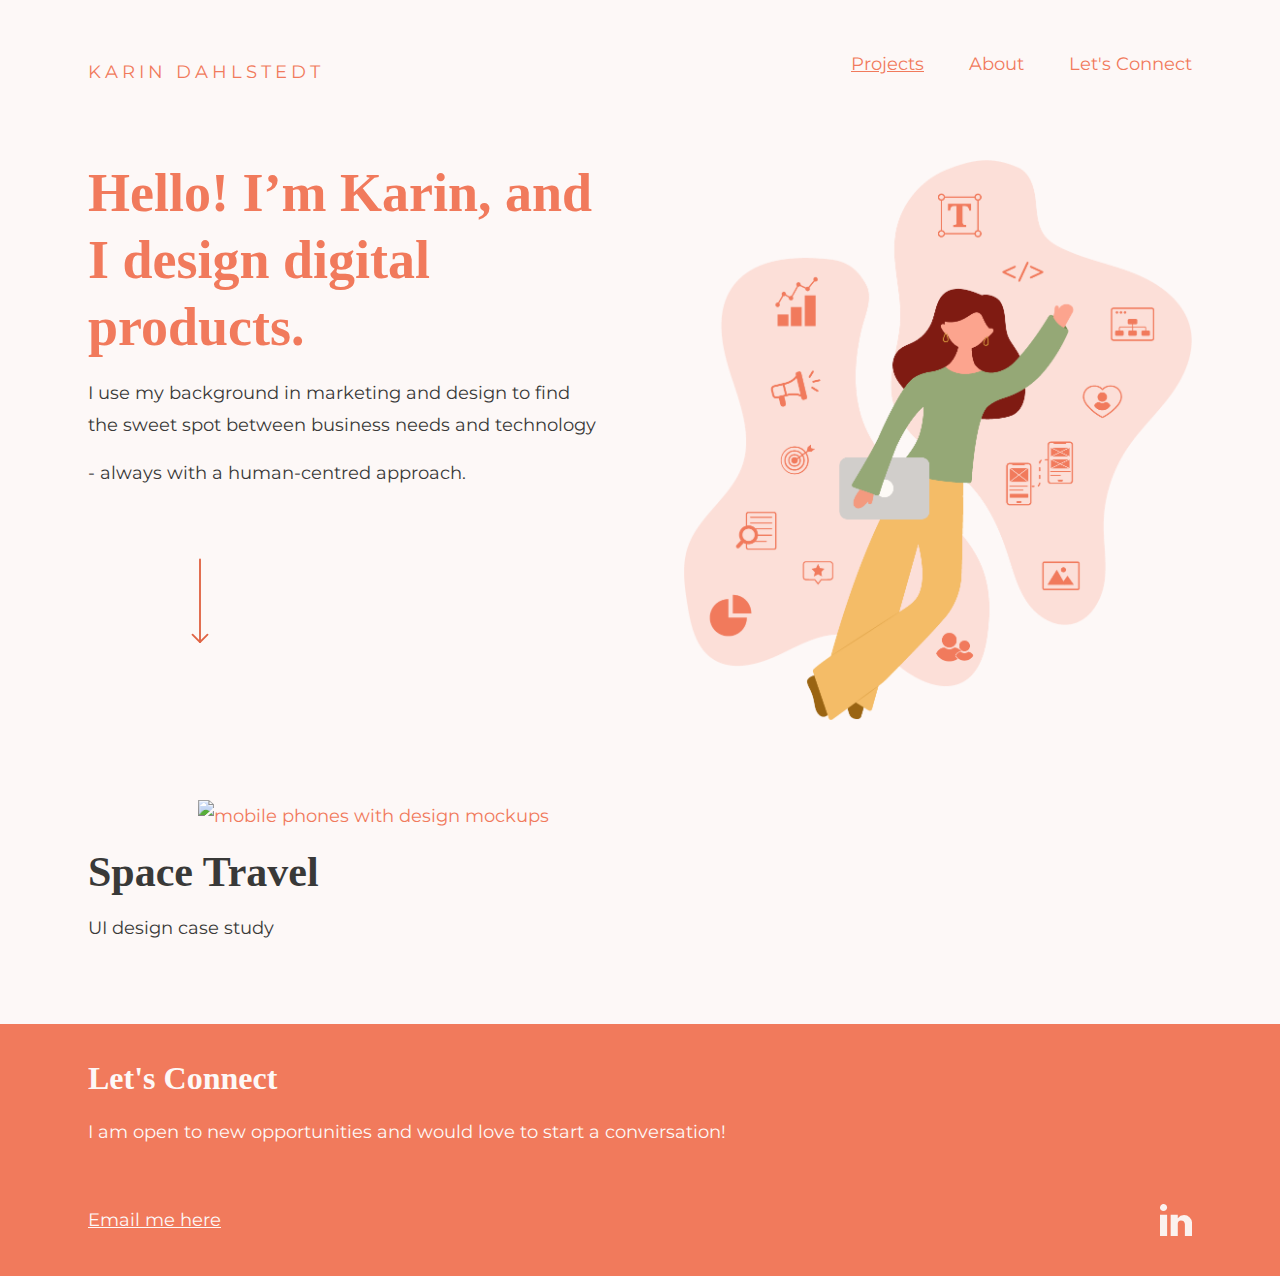
==== commit 78051974: "Stylesheet update" ====
--- a/index.html
+++ b/index.html
@@ -4,7 +4,7 @@
     <head>
         <meta charset="UTF-8">
         <meta name="viewport" content="width=device-width, initial-scale=1.0">
-        <title>Projects</title>
+        <title>Karin Dahlstedt</title>
         <link rel="preconnect" href="https://fonts.gstatic.com">
         <link
             href="https://fonts.googleapis.com/css2?family=DM+Serif+Display&family=Montserrat&display=swap"
@@ -15,15 +15,15 @@
         <header class="header">
             <div class="header-container wrapper">
                 <div class="logo">
-                <div>KARIN DAHLSTEDT</div>
-            </div>
+                    <a href="/">Karin Dahlstedt</a>
+                    </div>
             <div class="hamburger-menu">
             <div id="myNav" class="overlay">
                 <a href="javascript:void(0)" class="closebtn" onclick="closeNav()">&times;</a>
                 <div class="overlay-content">
-                  <a href="#projects">Projects</a>
-                  <a href="https://karindd.github.io/about/">About</a>
-                  <a href="#footer">Let's Connect</a>
+                  <a href="#projects" onclick="closeNav()">Projects</a>
+                  <a href="/about">About</a>
+                  <a href="#footer" onclick="closeNav()">Let's Connect</a>
                 </div>
               </div>
               <div class="hamburger-icon">
@@ -33,10 +33,10 @@
                 <nav class="navigation navigation-min">
                     <ul>
                         <li class="nav-item inline">
-                            <a class="nav-link underline" href="https://karindd.github.io">Projects</a>
+                            <a class="nav-link underline" href="#projects">Projects</a>
                         </li>
                         <li class="nav-item inline">
-                            <a class="nav-link" href="https://karindd.github.io/about/">About</a>
+                            <a class="nav-link" href="/about">About</a>
                         </li>
                         <li class="nav-item inline">
                             <a class="nav-link" href="#footer">Let's Connect</a>
@@ -50,7 +50,7 @@
                 <div class="wrapper">
                     <div class="row-min align-start">
                         <div class="column-min">
-                            <h1>Hello! I’m Karin, and I design digital products.
+                            <h1 class="h-color">Hello! I’m Karin, and I design digital products.
                             </h1>
 
                             <p>I use my background in marketing and design to find the sweet spot between business needs and technology</p>
@@ -69,12 +69,12 @@
             </section>
             <section id="projects" class="project">
                 <div class="wrapper">
-                    <div class="project__bg space-travel__bg">
+                    <div class="project__bg space-travel__bg marg">
                     <div class="zoom-effect-container">
                         <a href="https://karindd.github.io/space-travel/">
                         <div class="image-card">
                             <div class="project__mockup">
-                            <img src="assets/img/space-travel-mockup.png" alt="mobile phones with design mockups">
+                            <img src="assets/img/space-travel/space-travel-mockup.png" alt="mobile phones with design mockups">
                         </div>
                     </div>
                         </a>
@@ -84,13 +84,28 @@
                     <p>UI design case study</p>
                 </div>
             </section>
+            <section id="projects" class="project hide">
+                <div class="wrapper">
+                    <div class="project__bg masclans__bg">
+                    <div class="zoom-effect-container">
+                        <a href="https://karindd.github.io/space-travel/">
+                        <div class="image-card">
+                            <div class="project__mockup">
+                            <img src=" " alt="mobile phones with design mockups">
+                        </div>
+                    </div>
+                        </a>
+                    </div>
+                    </div>
+                    <h2>Masclans 1881</h2>
+                    <p>UX/UI design, branding and CX research case study</p>
+                </div>
+            </section>
         </main>
-        <footer class="footer">
+        <footer class="footer footer-project">
             <div class="wrapper">
                     <h3 class="footer__title">Let's Connect</h3>
-                <div class="footer__content">
-                    <p>I am open to new opportunities and would love to start a conversation!</p>
-                </div>
+                    <p class="footer__content">I am open to new opportunities and would love to start a conversation!</p>
                 <div class="flex-container space-between align-end">
                     <div class="footer__email">
                         <a href="mailto: dahlstedt.karin@gmail.com" class="footer-anchor">Email me
@@ -107,6 +122,7 @@
                     </div>
                 </div>
             </div>
+        </div>
         </footer>
         <script src="https://cdnjs.cloudflare.com/ajax/libs/jquery/3.6.0/jquery.min.js" integrity="sha512-894YE6QWD5I59HgZOGReFYm4dnWc1Qt5NtvYSaNcOP+u1T9qYdvdihz0PPSiiqn/+/3e7Jo4EaG7TubfWGUrMQ==" crossorigin="anonymous"></script>
         <script src="assets/app.js"></script>
--- a/assets/css/styles.css
+++ b/assets/css/styles.css
@@ -135,12 +135,19 @@
 :root {
   --primary-color:#F17A5C;
   --secondary-color: #393938;
-  --primary-400:#F17A5C;
+  --tertiary-color: #fdf8f7;
   --space-travel: #FFA480;
-  --project-text: #FFA480;
-  --space-lg:0rem;
-  --space-md:0rem;
-  --primary-padding: 4.8rem;
+  --masclans:#F2EAD9;
+  --space-lg: 5.6rem;
+  --space-md: 4.8rem;
+  --space-sm: 2.4rem;
+  --space-xl: 6.4rem;
+  --body-lg-min: 1.8rem;
+  --body-md-min: 1.6rem;
+  --body-sm-min: 1.4rem;
+  --body-lg-max: 2.4rem;
+  --body-md-max: 1.8rem;
+  --body-sm-max: 1.4rem;
 }
 /* ----------------------- use "space" to define vertical rythm and color palettes (any value, --whatever) ------------------ */
 
@@ -156,7 +163,11 @@
 h2,
 h3 {
   font-family: 'DM SerifDisplay';
-  color: #e06343;
+  color: var(--secondary-color);
+}
+
+.h-color {
+  color: var(--primary-color);
 }
 
 h1 {
@@ -177,15 +188,24 @@
   margin-bottom: 0.8rem;
 }
 
-.project__h {
-  color:#393331;
+.b-lg {
+  font-size: var(--body-lg-min) 
+  }
+
+  .b-lg--bold {
+    font-size: var(--body-lg-min);
+    font-weight: 600;
+    }
+
+.b-sm {
+    font-size: var(--body-sm-min) 
     }
 
 body {
-  background-color: #fdf8f7;
+  background-color: var(--tertiary-color);
   font-family: 'Montserrat';
-  font-size: 1.6rem;
-  color: #393938;
+  font-size: var(--body-md-min) ;
+  color: var(--secondary-color);
   line-height: 2.4rem;
 }
 
@@ -203,22 +223,24 @@
 }
 
 a:link {
-  color: #e06343;
+  color: var(--primary-color);
 }
 
 a:visited {
-  color: #e06343;
+  color: var(--primary-color);
 }
 
 a:hover {
-  color: #393938;
+  color: var(--secondary-color);
 }
 
 .a:active {
-  color: #393938;
-}
+  color: var(--secondary-color);
+}
+
 
 /* ----------------------- UTILITIES ------------------ */
+
 .wrapper {
   margin: 0 auto;
   max-width: 128rem;
@@ -243,10 +265,31 @@
   justify-content: space-between;
 }
 
+
+.justify-end {
+  justify-content: flex-end;
+}
+
+.justify-center {
+  justify-content: center;
+}
+
+.space-around {
+  justify-content: space-around;
+}
+
 .align-end {
   align-items: flex-end;
 }
 
+.align-start {
+  align-items: flex-start;
+}
+
+.align-center {
+  align-items: center;
+}
+
 .reverse {
   flex-flow: reverse;
 }
@@ -271,9 +314,33 @@
   display: none;
 }
 
-.margin-bottom {
-  margin-bottom: 2.4rem;
+.margin-bottom--lg {
+  margin-bottom: var(--space-lg);
 } 
+
+.margin-bottom--md {
+  margin-bottom: var(--space-md);
+} 
+
+.margin-bottom--sm {
+  margin-bottom: var(--space-sm);
+  }
+
+  .margin-left {
+    margin-left: var(--space-md);
+    }
+
+    .margin-right {
+      margin-right: var(--space-md);
+      }
+
+  .margin-top--md {
+    margin-top: var(--space-md);
+  }
+
+  .column_container {
+   margin: 10rem;
+  }
 
 /* ----------------------- END UTILITIES ------------------ */
 
@@ -294,6 +361,7 @@
 .logo {
   width: 100%;
   letter-spacing: 0.4rem;
+  text-transform: uppercase;
 }
 
 /* ----------------------- END HEADER ------------------ */
@@ -388,6 +456,23 @@
  display: none;
 }
 
+.project {
+  margin-bottom: 8rem;
+}
+
+.project__bg {
+  border-radius: 1rem;
+    }
+
+.space-travel__bg {
+      background-image: url(../img/space-travel/space-travel-bg.png);
+    }
+
+.masclans__bg {
+  background: rgb(23,101,172);
+  background: linear-gradient(63deg, rgba(23,101,172,1) 0%, rgba(162,202,238,1) 100%);
+      }
+
 .zoom-effect-container {
   width: 100%;
   height: 100%;
@@ -409,8 +494,16 @@
 
  /* ----------------------- PROJECTS BILLBOARD ------------------ */
 
+ .progress { position: fixed; 
+  top: 0; 
+  left: 0; 
+  height: 0.8rem; 
+  background-color: var(--secondary-color);
+  transition: all linear 0.1s; min-width: 0%;
+  z-index: 10; }
+
  .billboard__h {
-  color: #fdf8f7;
+  color: var(--tertiary-color);
 }
 
 .billboard__p {
@@ -418,11 +511,11 @@
 }
 
 .billboard__content__h {
-  color:#393938;
+  color: var(--secondary-color);
 }
 
 .billboard__text {
-  color: #fdf8f7;
+  color: var(--tertiary-color);
   margin: 6.4rem 2.4rem 6.4rem 2.4rem;
   width: 40%;
 }
@@ -439,15 +532,11 @@
 /* ----------------------- PROJECTS ------------------ */
 
 .project__img {
-margin: 4.8rem 0 4.8rem 0;
+margin: 0 0 3.2rem 0;
 }
 
 .project__img-min {
 display: none;  
-}
-
-.project__bg {
-  border-radius: 1rem;
 }
 
 .project__mockup {
@@ -457,54 +546,138 @@
   margin-right: auto;
 }
 
-.typography-container {
-background-color: var(--primary-color);
-padding: 5.6rem;
+.content__container {
+padding: 3.2rem;
 border-radius: 2rem;
 background-size: cover;
-margin-top: 4.8rem;
+margin: 4.8rem 0 4.8rem 0;
+}
+
+.content__container--column-right {
+  padding: 0 1.6rem 0 2.4rem;
+  width: 50%;
+}
+
+.content__container--column-left {
+  padding: 0 2.4rem 0 1.6rem;
+  width: 50%;
+}
+
+.column-left--padding {
+ padding-right: 4.8rem;
 }
 
 .project__section {
-  margin-bottom: 4.8rem;
-  }
-
-
-.takeaways {
-  margin-left: 4.8rem;
-  }
-
+  margin-bottom: var(--space-md);
+  }
+
+.colors__container {
+margin-bottom: var(--space-md);
+width: 100%;
+height: auto;
+}
+
+.typeface-img {
+  width: 200%;
+}
+
+.type-scale--min {
+  display: none;
+}
+
+.type-scale-img--max {
+  height: 50%;
+  width: auto;
+}
+
+.mobile-prototype-img {
+  max-height: 35rem;
+  width: auto;
+}
+
+.desktop-prototype-img {
+  margin: -1rem;
+  object-fit: cover;
+}
+
+.iframe_container {
+}
+
+.prototype {
+  -ms-zoom: 0.75;
+        -moz-transform: scale(0.75);
+        -moz-transform-origin: 0 0;
+        -o-transform: scale(0.75);
+        -o-transform-origin: 0 0;
+        -webkit-transform: scale(0.75);
+        -webkit-transform-origin: 0 0;
+        margin: auto;
+        display: flex;
+        align-items: center;
+}
 /* ----------------------- END PROJECTS ------------------ */
 
-/* ----------------------- SPACE TRAVEL ------------------ */
-
-.bg-color--space-travel {
-  background-color: var(--space-travel);
-}
+/* ----------------------- MASCLANS 1881 ------------------ */
+
 
 ul.project__ul--space-travel li::before {
-  color:var(--space-travel);
-}
-
-.billboard__bg--space-travel {
-  background-image: url("../img/space-travel-bg.png");
+  color:#1765AC;
+}
+
+.billboard__parallax {
   background-repeat: repeat;
   background-attachment: scroll;
   background-size: cover;
   border-radius: 0 0 3rem 3rem;
 }
 
-.billboard_mockup--space-travel {
-  background-image: url("../img/bg2.png");
+.billboard-mockup--masclans {
+  background-image: url("../img/masclans/bg2.png");
   background-repeat: no-repeat;
-  background-position: right 2.4rem bottom;
+  background-position: right 2.4rem bottom -1rem;
   background-attachment: scroll;
   background-size: 40%;
 }
 
+.bg-color--masclans {
+  background-color: var(--masclans);
+}
+
+/* ----------------------- END 1881 ------------------ */
+
+/* ----------------------- SPACE TRAVEL ------------------ */
+
+.bg-color--space-travel {
+  background-color: var(--space-travel);
+}
+
+ul.project__ul--space-travel li::before {
+  color:var(--space-travel);
+}
+
+.billboard-bg--space-travel {
+  background-image: url("../img/space-travel/space-travel-bg.png");
+  background-repeat: repeat;
+  background-attachment: scroll;
+  background-size: cover;
+  border-radius: 0 0 3rem 3rem;
+}
+
+.billboard-mockup--space-travel {
+  background-image: url("../img/space-travel/bg2.png");
+  background-repeat: no-repeat;
+  background-position: right 2.4rem bottom -1rem;
+  background-attachment: scroll;
+  background-size: 40%;
+}
+
 /* ----------------------- END SPACE TRAVEL ------------------ */
 
 /* ----------------------- LISTS ------------------ */
+
+ul.project__ul--billboard li::before {
+  color:var(--secondary-color);
+}
 
 ul.project__ul {
   list-style: none; /* Remove default bullets */
@@ -520,24 +693,46 @@
   vertical-align: middle;
   position: absolute;
   line-height: 2.4rem;
-  margin-bottom: 1.6rem;
+}
+
+li {
+  margin-bottom: 0.8rem;
 }
 
 /* ----------------------- END LISTS ------------------ */
 
+/* ----------------------- NEXT PROJECT ------------------ */
+
+.next-project {
+  background-color: #D9CDC7;
+  height: 100%;
+  padding: 8.8rem 0 16.8rem 0;
+}
+
+.arrow-right {
+  width: 10rem;
+height: auto;
+}
+
+/* ----------------------- NEXT PROJECT END ------------------ */
+
 /* ----------------------- FOOTER ------------------ */
 
 .footer {
-  background: #f17a5c;
+  background: var(--primary-color);
   min-height: 24rem;
   padding-top: 4rem;
   padding-bottom: 4rem;
   margin-top: 4rem;
 }
 
+.footer-project {
+  margin-top: 0rem;
+}
+
 .footer__content,
 .footer__title {
-  color: #fdf8f7;
+  color: var(--tertiary-color);
 }
 
 .footer__content {
@@ -550,24 +745,36 @@
 }
 
 .footer-anchor:link {
-  color: #fdf8f7;
+  color: var(--tertiary-color);
   text-decoration-line: underline;
 }
 
 .footer-anchor:visited {
-  color: #fdf8f7;
+  color: var(--tertiary-color);
 }
 
 .footer-anchor:hover {
-  color: #393938;
+  color: var(--secondary-color);
 }
 
 .footer-anchor:active {
-  color: #393938;
+  color: var(--secondary-color);
 }
 
 /* ----------------------- END FOOTER ------------------ */
 
+/* ----------------------- RESPONSIVE 768px ------------------ */
+@media (min-width: 48em) {
+
+.billboard-mockup--space-travel {
+  background-image: url("../img/space-travel/bg2.png");
+  background-repeat: no-repeat;
+  background-position: right 2.4rem top 5rem;
+  background-attachment: scroll;
+  background-size: 40%;
+}
+}
+/* ----------------------- END RESPONSIVE 768px ------------------ */
 
 /* ----------------------- RESPONSIVE 960px ------------------ */
 @media (min-width: 60em) {
@@ -577,25 +784,35 @@
   h1 {
     font-size: 5.4rem;
     line-height: 6.7rem;
+    margin-bottom: 1.6rem;
   }
 
   h2 {
     font-size: 4.2rem;
-    margin-bottom: 1.6rem;
+    margin-bottom: 2.4rem;
   }
 
   h3 {
     font-size: 3.2rem;
+    margin-bottom: 2.4rem;
   }
 
   body {
-    font-size: 1.8rem;
+    font-size: var(--body-md-max) ;
     line-height: 3.2rem;
   }
 
-  .p-margin {
-    margin-bottom: 4.8rem;
-  }
+  .b-lg {
+    font-size: var(--body-lg-max) 
+    }
+
+    .b-lg--bold {
+      font-size: var(--body-lg-max);
+      }
+
+    .b-sm {
+      font-size: var(--body-sm-max) 
+      }
 
   .margin-bottom {
     margin-bottom: 4.8rem;
@@ -607,10 +824,14 @@
 
   .wrapper {
     max-width: 128rem;
-    padding: 0 4.8rem;
-  }
-
-  .wrapper__center-min {
+    padding: 0 8.8rem;
+  }
+
+  .wrapper__project--min {
+    max-width: 192rem;
+  }
+
+  .wrapper--center-min {
     margin: 0 auto;
     max-width: 128rem;
     padding: 0 20rem;
@@ -630,12 +851,6 @@
     flex-flow: reverse;
   }
 
-  .row-min {
-    align-items: flex-start;
-    display: flex;
-    width: 100%;
-  }
-
   .space-between {
     justify-content: space-between;
   }
@@ -672,6 +887,10 @@
   .margin-right-min {
     margin-right: 7.2rem;
   } 
+
+  .margin-top--neg {
+    margin-top: -8rem;
+  }
 
   .column {
     width: 50%;
@@ -735,23 +954,36 @@
     margin: 6.4rem;
   }
 
+  .project__bg {
+    border-radius: 1rem;
+      }
+
+  .project__bg {
+    border-radius: 4rem;
+      }
+
 /* ----------------------- END HOME ------------------ */
 
 /* ----------------------- PROJECTS BILLBOARD ------------------ */
 
-.billboard__content__column-right {
+.billboard__content--column-right {
   width: 50%;
-  margin-right: 4.8rem;
-}
-
-.billboard__content__column-left {
+  margin-right: 8.8rem;
+}
+
+.billboard__content--column-left {
   width: 50%;
   margin-left: 4.8rem;
 }
 
-.project__bg {
-  border-radius: 4rem;
-    }
+.billboard__row {
+  display: flex;
+  align-items: flex-start;
+  flex-direction: row;
+  width: 100%;
+  justify-content: space-around;
+  margin-bottom: var(--space-sm);
+}
 
 .project__mockup {
     height: auto;
@@ -760,12 +992,26 @@
     margin-right: auto;
     }
 
+    .billboard__content {
+      width: 100%;
+      padding: 6.4rem 8.8rem 6.4rem;
+      border-radius: 0 0 2rem 2rem;
+      margin-bottom: var(--space-xl);
+    }
+
+    .billboard__text {
+      color: var(--tertiary-color);
+      margin: 8.8rem 8.8rem 0 8.8rem;
+      height: 70vh;
+      width: 40%;
+    }
+    
 /* ----------------------- END PROJECTS BILLBOARD ------------------ */
 
 /* ----------------------- PROJECTS ------------------ */
 
   .project__img-min {
-    margin: 4.8rem 0 4.8rem 0;
+    margin: 0rem 0 2.4rem 0;
     display: block;
     }
 
@@ -773,47 +1019,94 @@
       display: none;
       }
 
+.img-row--min{
+        align-items: flex-start;
+        display: flex;
+        width: 100%;
+        justify-content: space-around;
+      }
+
+  .content__container {
+      padding: 5.6rem;
+      border-radius: 2rem;
+      background-size: cover;
+      margin: 4.8rem 0 4.8rem 0;
+        }
+        
+        .content__container--column-right {
+          padding: 0 2.4rem 0 4.8rem;
+          width: 50%;
+        }
+        
+        .content__container--column-left {
+          padding: 0 4.8rem 0 2.4rem;
+          width: 50%;
+        }
 
   .project__section {
     margin-bottom: 8rem;
     }
 
+    .colors__container {
+      margin-bottom: 6.4rem;
+      width: 100%;
+      height: auto;
+      }
+
+  .type-scale--min {
+        display: block;
+      }
+
+  .type-scale--max {
+        display: none;
+      }
+
+  .mobile-prototype-img {
+        max-height: 40rem;
+        width: auto;
+      }
+      
+  .desktop-prototype-img {
+        height: 70rem;
+        width: auto;
+        margin-top: -10rem;
+      }
+      
+  .small-img {
+        width:50rem;
+        height: auto;
+      }
+
 /* ----------------------- END PROJECTS ------------------ */
 
 /* ----------------------- SPACE TRAVEL ------------------ */
 
-.billboard__bg--space-travel {
-    background-image: url("../img/space-travel-bg.png");
+.billboard-bg--space-travel {
+    background-image: url("../img/space-travel/space-travel-bg.png");
     background-repeat: repeat;
     background-attachment: fixed;
     background-size: cover;
     border-radius: 0 0 3rem 3rem;
   }
   
-  .billboard_mockup--space-travel {
-    background-image: url("../img/bg2.png");
+  .billboard-mockup--space-travel {
+    background-image: url("../img/space-travel/bg2.png");
     background-repeat: no-repeat;
-    background-position: right 4.8rem bottom;
+    background-position: right 8.8rem bottom;
     background-attachment: fixed;
     background-size: 30%;
   }
 
-  .billboard__text {
-    color: #fdf8f7;
-    margin: 8.8rem 4.8rem 0 4.8rem;
-    height: 70vh;
-    width: 40%;
-  }
-
-  .billboard__content {
-    width: 100%;
-    background-color: #FFA480;
-    padding: 6.4rem 4.8rem 6.4rem;
-    border-radius: 0 0 2rem 2rem;
-    margin-bottom:4.8rem;
-  }
-  
 /* ----------------------- END SPACE TRAVEL ------------------ */
+
+
+/* ----------------------- LISTS ------------------ */
+
+li {
+  margin-bottom: 1.6rem;
+}
+
+/* ----------------------- END LISTS ------------------ */
 
 /* ----------------------- FOOTER ------------------ */
 
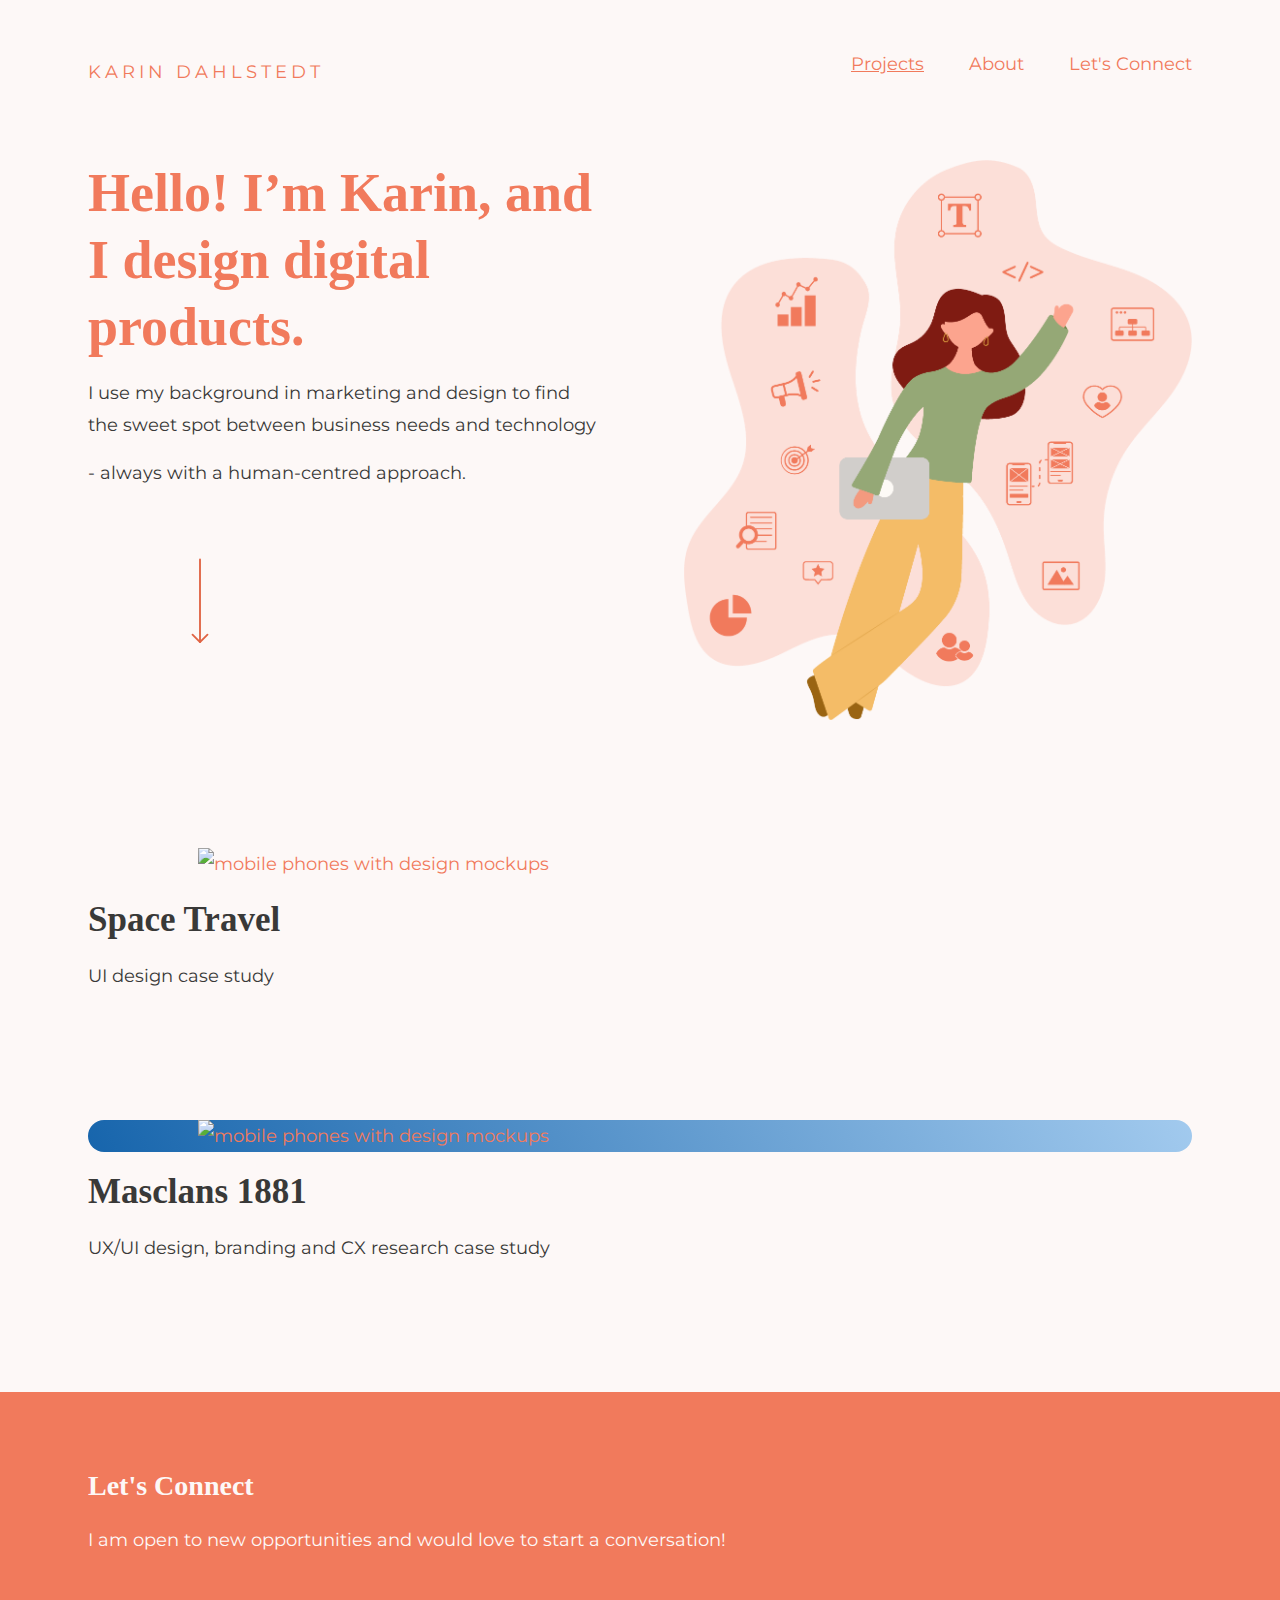
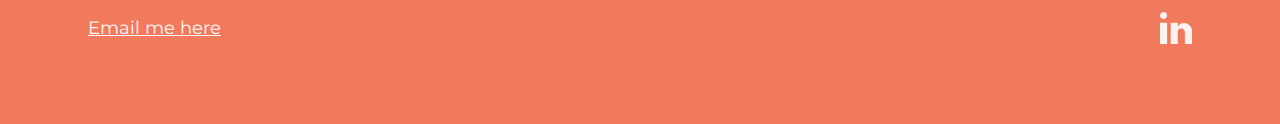
==== commit 614cb36c: "Footer updated" ====
--- a/index.html
+++ b/index.html
@@ -69,7 +69,7 @@
             </section>
             <section id="projects" class="project">
                 <div class="wrapper">
-                    <div class="project__bg space-travel__bg marg">
+                    <div class="project__bg space-travel__bg">
                     <div class="zoom-effect-container">
                         <a href="https://karindd.github.io/space-travel/">
                         <div class="image-card">
@@ -84,14 +84,14 @@
                     <p>UI design case study</p>
                 </div>
             </section>
-            <section id="projects" class="project hide">
+            <section id="projects" class="project">
                 <div class="wrapper">
                     <div class="project__bg masclans__bg">
                     <div class="zoom-effect-container">
-                        <a href="https://karindd.github.io/space-travel/">
+                        <a href="https://karindd.github.io/masclans-1881/">
                         <div class="image-card">
                             <div class="project__mockup">
-                            <img src=" " alt="mobile phones with design mockups">
+                            <img class="project__mockup--masclans" src="assets/img/masclans/mockup-desktop01.png" alt="mobile phones with design mockups">
                         </div>
                     </div>
                         </a>
@@ -113,12 +113,14 @@
                     </div>
                     <div id="footer">
                         <div class="footer__icon" alt="linkedin icon">
-                        <svg data-name="Layer 1" xmlns="http://www.w3.org/2000/svg"
-                            viewBox="0 0 36 36">
-                            <path
-                                d="M20 36h-8V12h8v4a9.27 9.27 0 017.05-3.53 9 9 0 019 9V36H28V22.5a4.54 4.54 0 00-4.49-3.89 3.67 3.67 0 00-2.59 1.2A3.62 3.62 0 0020 22.5zM8 36H0V12h8zM4 8a4 4 0 112.83-1.17A4 4 0 014 8z"
-                                fill="#fbf2ef"/>
-                        </svg>
+                            <a href="https://www.linkedin.com/in/karin-de-la-calle-dahlstedt/">
+                                <svg data-name="Layer 1" xmlns="http://www.w3.org/2000/svg"
+                                    viewBox="0 0 36 36">
+                                    <path
+                                        d="M20 36h-8V12h8v4a9.27 9.27 0 017.05-3.53 9 9 0 019 9V36H28V22.5a4.54 4.54 0 00-4.49-3.89 3.67 3.67 0 00-2.59 1.2A3.62 3.62 0 0020 22.5zM8 36H0V12h8zM4 8a4 4 0 112.83-1.17A4 4 0 014 8z"
+                                        fill="#fbf2ef"/>
+                                </svg>
+                            </a>
                     </div>
                 </div>
             </div>
--- a/assets/css/styles.css
+++ b/assets/css/styles.css
@@ -138,10 +138,11 @@
   --tertiary-color: #fdf8f7;
   --space-travel: #FFA480;
   --masclans:#F2EAD9;
+  --space-xxl: 9.6rem;
+  --space-xl: 8.8rem;
   --space-lg: 5.6rem;
   --space-md: 4.8rem;
   --space-sm: 2.4rem;
-  --space-xl: 6.4rem;
   --body-lg-min: 1.8rem;
   --body-md-min: 1.6rem;
   --body-sm-min: 1.4rem;
@@ -314,6 +315,13 @@
   display: none;
 }
 
+  /* ----------------------- MARGIN ------------------ */
+
+
+  .margin-bottom--xxl{
+margin-bottom: var(--space-xxl);
+  }
+
 .margin-bottom--lg {
   margin-bottom: var(--space-lg);
 } 
@@ -334,13 +342,32 @@
       margin-right: var(--space-md);
       }
 
-  .margin-top--md {
-    margin-top: var(--space-md);
-  }
+      .margin-left--sm {
+        margin-left: var(--space-sm);
+        }
+    
+        .margin-right--sm {
+          margin-right: var(--space-sm);
+          }
+
+  .padding-top--sm{
+    padding-top: var(--space-sm);
+  }
+
+  .margin--sm {
+    margin: var(--space-sm);
+          }
 
   .column_container {
    margin: 10rem;
   }
+
+  .margin-bottom-top {
+    margin: 4.8rem 0 4.8rem 0;
+  }
+
+  
+  /* ----------------------- END MARGIN ------------------ */
 
 /* ----------------------- END UTILITIES ------------------ */
 
@@ -457,7 +484,8 @@
 }
 
 .project {
-  margin-bottom: 8rem;
+  margin-bottom: 12.8rem;
+  margin-top: var(--space-xxl);
 }
 
 .project__bg {
@@ -531,6 +559,27 @@
 
 /* ----------------------- PROJECTS ------------------ */
 
+.prototype {
+  display: none;
+  }
+
+.box-shadow {
+  box-shadow:
+  0 1.2px 5px rgba(0, 0, 0, 0.04),
+  0 2.9px 11.9px rgba(0, 0, 0, 0.028),
+  0 5.4px 22.4px rgba(0, 0, 0, 0.023),
+  0 9.6px 40px rgba(0, 0, 0, 0.019),
+  0 18px 74.8px rgba(0, 0, 0, 0.016),
+  0 43px 179px rgba(0, 0, 0, 0.011)
+;
+ margin: 4.8rem 0 4.8rem 0;
+ border-radius:1rem;
+}
+
+.sub-section {
+  margin-bottom: var(--space-lg);
+}
+
 .project__img {
 margin: 0 0 3.2rem 0;
 }
@@ -547,7 +596,7 @@
 }
 
 .content__container {
-padding: 3.2rem;
+padding: 2.4rem;
 border-radius: 2rem;
 background-size: cover;
 margin: 4.8rem 0 4.8rem 0;
@@ -590,6 +639,11 @@
   width: auto;
 }
 
+.type-scale-img {
+  height: auto;
+  max-width: 30rem;
+}
+
 .mobile-prototype-img {
   max-height: 35rem;
   width: auto;
@@ -599,29 +653,13 @@
   margin: -1rem;
   object-fit: cover;
 }
-
-.iframe_container {
-}
-
-.prototype {
-  -ms-zoom: 0.75;
-        -moz-transform: scale(0.75);
-        -moz-transform-origin: 0 0;
-        -o-transform: scale(0.75);
-        -o-transform-origin: 0 0;
-        -webkit-transform: scale(0.75);
-        -webkit-transform-origin: 0 0;
-        margin: auto;
-        display: flex;
-        align-items: center;
-}
 /* ----------------------- END PROJECTS ------------------ */
 
 /* ----------------------- MASCLANS 1881 ------------------ */
 
 
-ul.project__ul--space-travel li::before {
-  color:#1765AC;
+ul.project__ul--masclans li::before {
+  color:#C2A97A;
 }
 
 .billboard__parallax {
@@ -706,11 +744,11 @@
 .next-project {
   background-color: #D9CDC7;
   height: 100%;
-  padding: 8.8rem 0 16.8rem 0;
+  padding: 8.8rem 0 8.8rem 0;
 }
 
 .arrow-right {
-  width: 10rem;
+  width: 5rem;
 height: auto;
 }
 
@@ -773,6 +811,11 @@
   background-attachment: scroll;
   background-size: 40%;
 }
+
+.margin-right--sm-min {
+  margin-right: var(--space-sm);
+}
+
 }
 /* ----------------------- END RESPONSIVE 768px ------------------ */
 
@@ -788,12 +831,12 @@
   }
 
   h2 {
-    font-size: 4.2rem;
+    font-size: 3.5rem;
     margin-bottom: 2.4rem;
   }
 
   h3 {
-    font-size: 3.2rem;
+    font-size: 2.8rem;
     margin-bottom: 2.4rem;
   }
 
@@ -813,10 +856,6 @@
     .b-sm {
       font-size: var(--body-sm-max) 
       }
-
-  .margin-bottom {
-    margin-bottom: 4.8rem;
-  } 
 
   /* ----------------------- END GLOBAL ------------------ */
 
@@ -859,6 +898,9 @@
     align-items: center;
   }
 
+  .align-self {
+    align-self: center;
+  }
   .align-start {
     align-items: start;
   }
@@ -884,6 +926,37 @@
     margin: 0 7.2rem 0 0;
   }
 
+  .column {
+    width: 50%;
+  }
+
+  .column-min {
+    width: 50%;
+  }
+
+   
+  .parragraph-min {
+    display: block;
+  }medium-img
+
+  .parragraph-max {
+    display: none;
+  }
+
+  .text-center {
+    text-align: center;
+  }
+
+  .center {
+    display: block;
+    margin-left: auto;
+    margin-right: auto;
+    width: 70%;
+  }
+
+    /* ----------------------- MARGINS ------------------ */
+
+
   .margin-right-min {
     margin-right: 7.2rem;
   } 
@@ -892,21 +965,23 @@
     margin-top: -8rem;
   }
 
-  .column {
-    width: 50%;
-  }
-
-  .column-min {
-    width: 50%;
-  }
-
-  .parragraph-min {
-    display: block;
-  }
-
-  .parragraph-max {
-    display: none;
-  }
+  .margin-bottom {
+    margin-bottom: var(--space-xl);
+  } 
+
+  .margin-left--min {
+    margin-left: var(--space-md);
+    }
+
+    .margin-right--sm-min {
+      margin-right: var(--space-sm);
+    }
+
+    .margin-bottom-top {
+      margin: 4.8rem 0 4.8rem 0;
+    }
+ 
+      /* ----------------------- END MARGINS ------------------ */
 
   /* ----------------------- END UTILITIES ------------------ */
 
@@ -1010,6 +1085,15 @@
 
 /* ----------------------- PROJECTS ------------------ */
 
+.sub-section {
+  margin-bottom: var(--space-xl);
+}
+
+.box-shadow {
+ border-radius:2rem;
+ margin: 4.8rem 0 4.8rem 0;
+}
+
   .project__img-min {
     margin: 0rem 0 2.4rem 0;
     display: block;
@@ -1026,11 +1110,14 @@
         justify-content: space-around;
       }
 
+      .content__container--full {
+        background-size: cover;
+      }
+  
+
   .content__container {
       padding: 5.6rem;
       border-radius: 2rem;
-      background-size: cover;
-      margin: 4.8rem 0 4.8rem 0;
         }
         
         .content__container--column-right {
@@ -1073,8 +1160,31 @@
       }
       
   .small-img {
-        width:50rem;
+        max-width:50rem;
         height: auto;
+      }
+
+      .medium-img {
+        max-height: 70rem;
+        width: auto;
+      }
+
+      .prototype-cover {
+        max-width:80rem;
+        height: auto;
+      }
+
+      .prototype {
+        -ms-zoom: 0.75;
+              -moz-transform: scale(0.75);
+              -moz-transform-origin: 0 0;
+              -o-transform: scale(0.75);
+              -o-transform-origin: 0 0;
+              -webkit-transform: scale(0.75);
+              -webkit-transform-origin: 0 0;
+              margin: auto;
+              display: flex;
+              align-items: center;
       }
 
 /* ----------------------- END PROJECTS ------------------ */
@@ -1108,12 +1218,30 @@
 
 /* ----------------------- END LISTS ------------------ */
 
+/* ----------------------- NEXT PROJECT ------------------ */
+
+.arrow-right {
+  width: 10rem;
+height: auto;
+}
+
+.next-project {
+  padding: 8.8rem 0 11.2rem 0;
+}
+
+/* ----------------------- END NEXT PROJECT ------------------ */
+
 /* ----------------------- FOOTER ------------------ */
 
     .footer__icon {
       width: 3.2rem;
       height: 3.2rem;
     }
+
+    .footer {
+      padding-top: 8rem;
+      padding-bottom: 8rem;
+      }
   
 /* ----------------------- END FOOTER ------------------ */
 }   
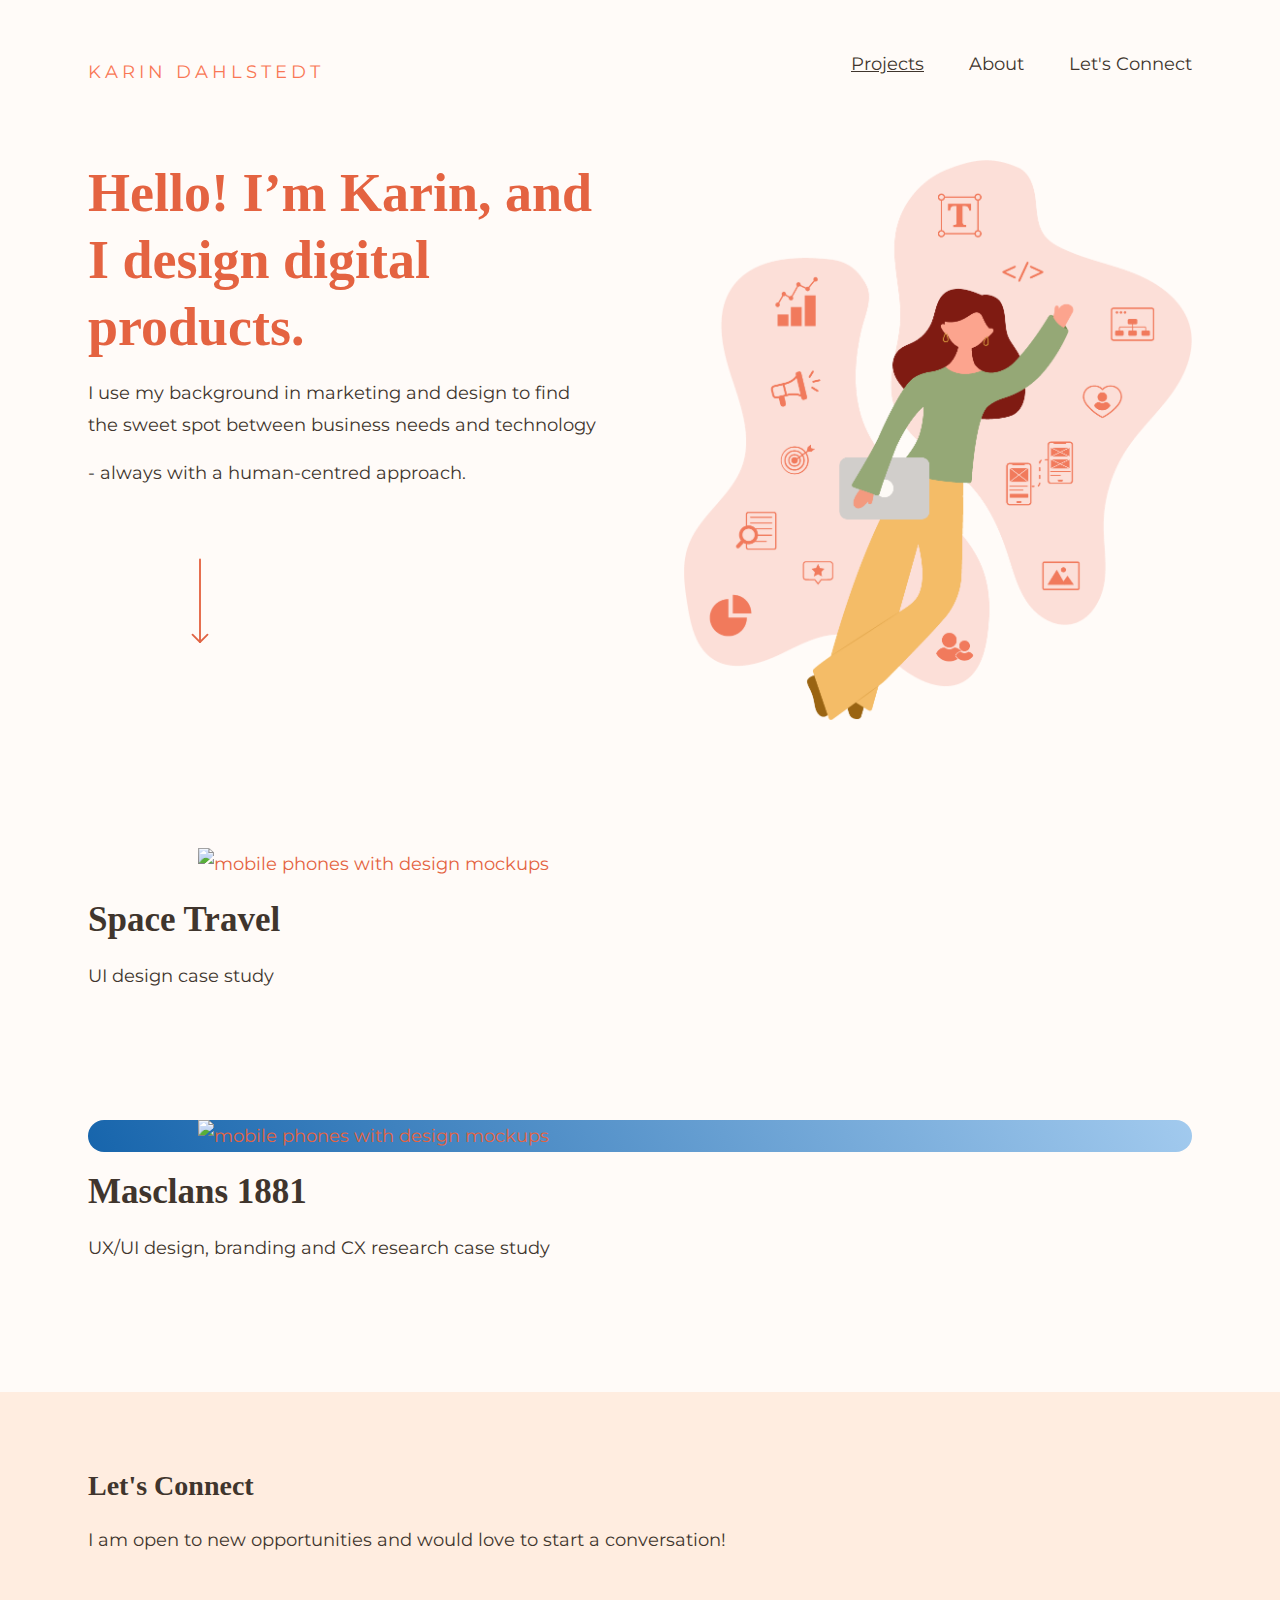
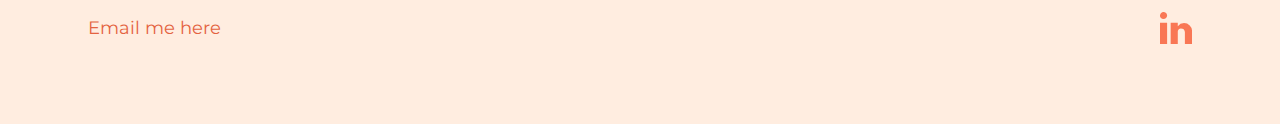
==== commit 1baae582: "Logo link update" ====
--- a/index.html
+++ b/index.html
@@ -15,14 +15,14 @@
         <header class="header">
             <div class="header-container wrapper">
                 <div class="logo">
-                    <a href="/">Karin Dahlstedt</a>
+                    <a class="logo-link" href="https://karindd.github.io">Karin Dahlstedt</a>
                     </div>
             <div class="hamburger-menu">
             <div id="myNav" class="overlay">
                 <a href="javascript:void(0)" class="closebtn" onclick="closeNav()">&times;</a>
                 <div class="overlay-content">
-                  <a href="#projects" onclick="closeNav()">Projects</a>
-                  <a href="/about">About</a>
+                  <a href="https://karindd.github.io/" onclick="closeNav()">Projects</a>
+                  <a href="https://karindd.github.io/about">About</a>
                   <a href="#footer" onclick="closeNav()">Let's Connect</a>
                 </div>
               </div>
@@ -35,7 +35,7 @@
                         <li class="nav-item inline">
                             <a class="nav-link underline" href="#projects">Projects</a>
                         </li>
-                        <li class="nav-item inline">
+                        <li class="nav-item inline ">
                             <a class="nav-link" href="/about">About</a>
                         </li>
                         <li class="nav-item inline">
@@ -57,7 +57,7 @@
                             <p>- always with a human-centred approach.</p>
                             </p>
                             <div class="arrow-svg column">
-                                <svg data-name="Layer 1" xmlns="http://www.w3.org/2000/svg" width=9.6rem height=9.6rem viewBox="0 0 5.49 20.752"><path d="M2.745 1.396v17.869" fill="none" stroke="#E06343" stroke-linecap="round" stroke-width=".4"/><path d="M1.127 17.646l1.618 1.619.81-.81.809-.809" stroke-linejoin="round" fill="none" stroke="#E06343" stroke-linecap="round" stroke-width=".4"/></svg>
+                                <svg data-name="Layer 1" xmlns="http://www.w3.org/2000/svg" width=9.6rem height=9.6rem viewBox="0 0 5.49 20.752"><path d="M2.745 1.396v17.869" fill="none" stroke="#E46341" stroke-linecap="round" stroke-width=".4"/><path d="M1.127 17.646l1.618 1.619.81-.81.809-.809" stroke-linejoin="round" fill="none" stroke="#E06343" stroke-linecap="round" stroke-width=".4"/></svg>
                             </div>
                         </div>
                         <div class="illustration column-min">
@@ -108,17 +108,16 @@
                     <p class="footer__content">I am open to new opportunities and would love to start a conversation!</p>
                 <div class="flex-container space-between align-end">
                     <div class="footer__email">
-                        <a href="mailto: dahlstedt.karin@gmail.com" class="footer-anchor">Email me
-                            here</a>
+                        <a href="mailto: dahlstedt.karin@gmail.com" target="_blank" class="footer-anchor">Email me here</a>
                     </div>
                     <div id="footer">
                         <div class="footer__icon" alt="linkedin icon">
-                            <a href="https://www.linkedin.com/in/karin-de-la-calle-dahlstedt/">
+                            <a href="https://www.linkedin.com/in/karin-de-la-calle-dahlstedt/" target="_blank">
                                 <svg data-name="Layer 1" xmlns="http://www.w3.org/2000/svg"
                                     viewBox="0 0 36 36">
                                     <path
                                         d="M20 36h-8V12h8v4a9.27 9.27 0 017.05-3.53 9 9 0 019 9V36H28V22.5a4.54 4.54 0 00-4.49-3.89 3.67 3.67 0 00-2.59 1.2A3.62 3.62 0 0020 22.5zM8 36H0V12h8zM4 8a4 4 0 112.83-1.17A4 4 0 014 8z"
-                                        fill="#fbf2ef"/>
+                                        fill="#F97755"/>
                                 </svg>
                             </a>
                     </div>
--- a/assets/css/styles.css
+++ b/assets/css/styles.css
@@ -133,11 +133,13 @@
 /* ----------------------- VARIABLES ------------------ */
 
 :root {
-  --primary-color:#F17A5C;
-  --secondary-color: #393938;
-  --tertiary-color: #fdf8f7;
-  --space-travel: #FFA480;
+  --primary-color:#E46341;
+  --secondary-color: #40352D;
+  --tertiary-color: #FFFBF8;
+  --quaternary-color:#F97755;
+  --space-travel: #FDBD8B;
   --masclans:#F2EAD9;
+  --footer:#FFEDE0;
   --space-xxl: 9.6rem;
   --space-xl: 8.8rem;
   --space-lg: 5.6rem;
@@ -239,7 +241,6 @@
   color: var(--secondary-color);
 }
 
-
 /* ----------------------- UTILITIES ------------------ */
 
 .wrapper {
@@ -315,19 +316,28 @@
   display: none;
 }
 
+.underline {
+  text-decoration: underline;
+}
+
   /* ----------------------- MARGIN ------------------ */
 
 
   .margin-bottom--xxl{
 margin-bottom: var(--space-xxl);
   }
+
+  .margin-bottom--xl{
+    margin-bottom: var(--space-xl);
+      }
+    
 
 .margin-bottom--lg {
   margin-bottom: var(--space-lg);
 } 
 
 .margin-bottom--md {
-  margin-bottom: var(--space-md);
+  margin-bottom: var(--space-sm);
 } 
 
 .margin-bottom--sm {
@@ -391,11 +401,44 @@
   text-transform: uppercase;
 }
 
+.logo-link:link {
+  color: var(  --quaternary-color);
+}
+.logo-link:visited {
+  color: var(  --quaternary-color);
+}
+.logo-link:hover {
+  color: var(  --quaternary-color);
+}
+.logo-link:active {
+  color: var(  --quaternary-color);
+}
+
+
+.nav-link:link {
+  color: var(--secondary-color);
+}
+
+.nav-link:visited {
+  color: var(--secondary-color);
+}
+
+.nav-link:hover {
+  color: var(--primary-color);
+}
+
+.nav-link:active {
+  color: var(--primary-color);
+}
+
 /* ----------------------- END HEADER ------------------ */
 
 
 /* ----------------------- NAVIGATION ------------------ */
 
+.nav-text {
+  color: var(--secondary-color);
+}
 .navigation-min {
   display: none;
 }
@@ -555,6 +598,14 @@
   margin-bottom:4.8rem;
 }
 
+.billboard__row,
+.billboard__content--column-left,
+.billboard__content--column-right {
+  margin-bottom: var(--space-sm);
+}
+
+
+
 /* ----------------------- END PROJECTS BILLBOARD ------------------ */
 
 /* ----------------------- PROJECTS ------------------ */
@@ -653,6 +704,12 @@
   margin: -1rem;
   object-fit: cover;
 }
+
+.project-end {
+  background-size: cover;
+  background-color: var(--masclans);
+padding: 4.8rem 0 4rem 0;
+}
 /* ----------------------- END PROJECTS ------------------ */
 
 /* ----------------------- MASCLANS 1881 ------------------ */
@@ -674,14 +731,14 @@
   background-repeat: no-repeat;
   background-position: right 2.4rem bottom -1rem;
   background-attachment: scroll;
-  background-size: 40%;
+  background-size: 45%;
 }
 
 .bg-color--masclans {
   background-color: var(--masclans);
 }
 
-/* ----------------------- END 1881 ------------------ */
+/* ----------------------- END MASCLANS 1881 ------------------ */
 
 /* ----------------------- SPACE TRAVEL ------------------ */
 
@@ -742,7 +799,7 @@
 /* ----------------------- NEXT PROJECT ------------------ */
 
 .next-project {
-  background-color: #D9CDC7;
+  background-color:var(--footer);
   height: 100%;
   padding: 8.8rem 0 8.8rem 0;
 }
@@ -757,7 +814,7 @@
 /* ----------------------- FOOTER ------------------ */
 
 .footer {
-  background: var(--primary-color);
+  background: var(--footer);
   min-height: 24rem;
   padding-top: 4rem;
   padding-bottom: 4rem;
@@ -770,7 +827,7 @@
 
 .footer__content,
 .footer__title {
-  color: var(--tertiary-color);
+  color: var(--secondary-color);
 }
 
 .footer__content {
@@ -783,12 +840,11 @@
 }
 
 .footer-anchor:link {
-  color: var(--tertiary-color);
-  text-decoration-line: underline;
+  color: var(--primary-color);
 }
 
 .footer-anchor:visited {
-  color: var(--tertiary-color);
+  color: var(--primary-color);
 }
 
 .footer-anchor:hover {
@@ -933,11 +989,10 @@
   .column-min {
     width: 50%;
   }
-
    
   .parragraph-min {
     display: block;
-  }medium-img
+  }
 
   .parragraph-max {
     display: none;
@@ -969,6 +1024,11 @@
     margin-bottom: var(--space-xl);
   } 
 
+  .margin-bottom--md {
+    margin-bottom: var(--space-md);
+  } 
+  
+
   .margin-left--min {
     margin-left: var(--space-md);
     }
@@ -990,15 +1050,21 @@
   .hamburger-menu {
     display: none;
   }
+
   .navigation {
     display: none;
   }
+
   .navigation-min {
     width: 50%;
     display: flex;
     justify-content: flex-end;
   }
 
+.nav-link:link {
+  color: var(--secondary-color);
+}
+
   .nav-item {
     padding: 0 2rem;
   }
@@ -1044,11 +1110,13 @@
 .billboard__content--column-right {
   width: 50%;
   margin-right: 8.8rem;
+  margin-bottom: 0rem;
 }
 
 .billboard__content--column-left {
   width: 50%;
   margin-left: 4.8rem;
+  margin-bottom: 0rem;
 }
 
 .billboard__row {
@@ -1057,7 +1125,7 @@
   flex-direction: row;
   width: 100%;
   justify-content: space-around;
-  margin-bottom: var(--space-sm);
+  margin-bottom: var(--space-md);
 }
 
 .project__mockup {
@@ -1069,7 +1137,7 @@
 
     .billboard__content {
       width: 100%;
-      padding: 6.4rem 8.8rem 6.4rem;
+      padding: 6.4rem 8.8rem 4.8rem;
       border-radius: 0 0 2rem 2rem;
       margin-bottom: var(--space-xl);
     }
@@ -1189,6 +1257,19 @@
 
 /* ----------------------- END PROJECTS ------------------ */
 
+/* ----------------------- MASCLANS ------------------ */
+
+.billboard-mockup--masclans {
+  background-image: url("../img/masclans/bg2.png");
+  background-repeat: no-repeat;
+  background-position: right 8.8rem bottom;
+  background-attachment: fixed;
+  background-size: 35%;
+}
+
+/* ----------------------- END ------------------ */
+
+
 /* ----------------------- SPACE TRAVEL ------------------ */
 
 .billboard-bg--space-travel {
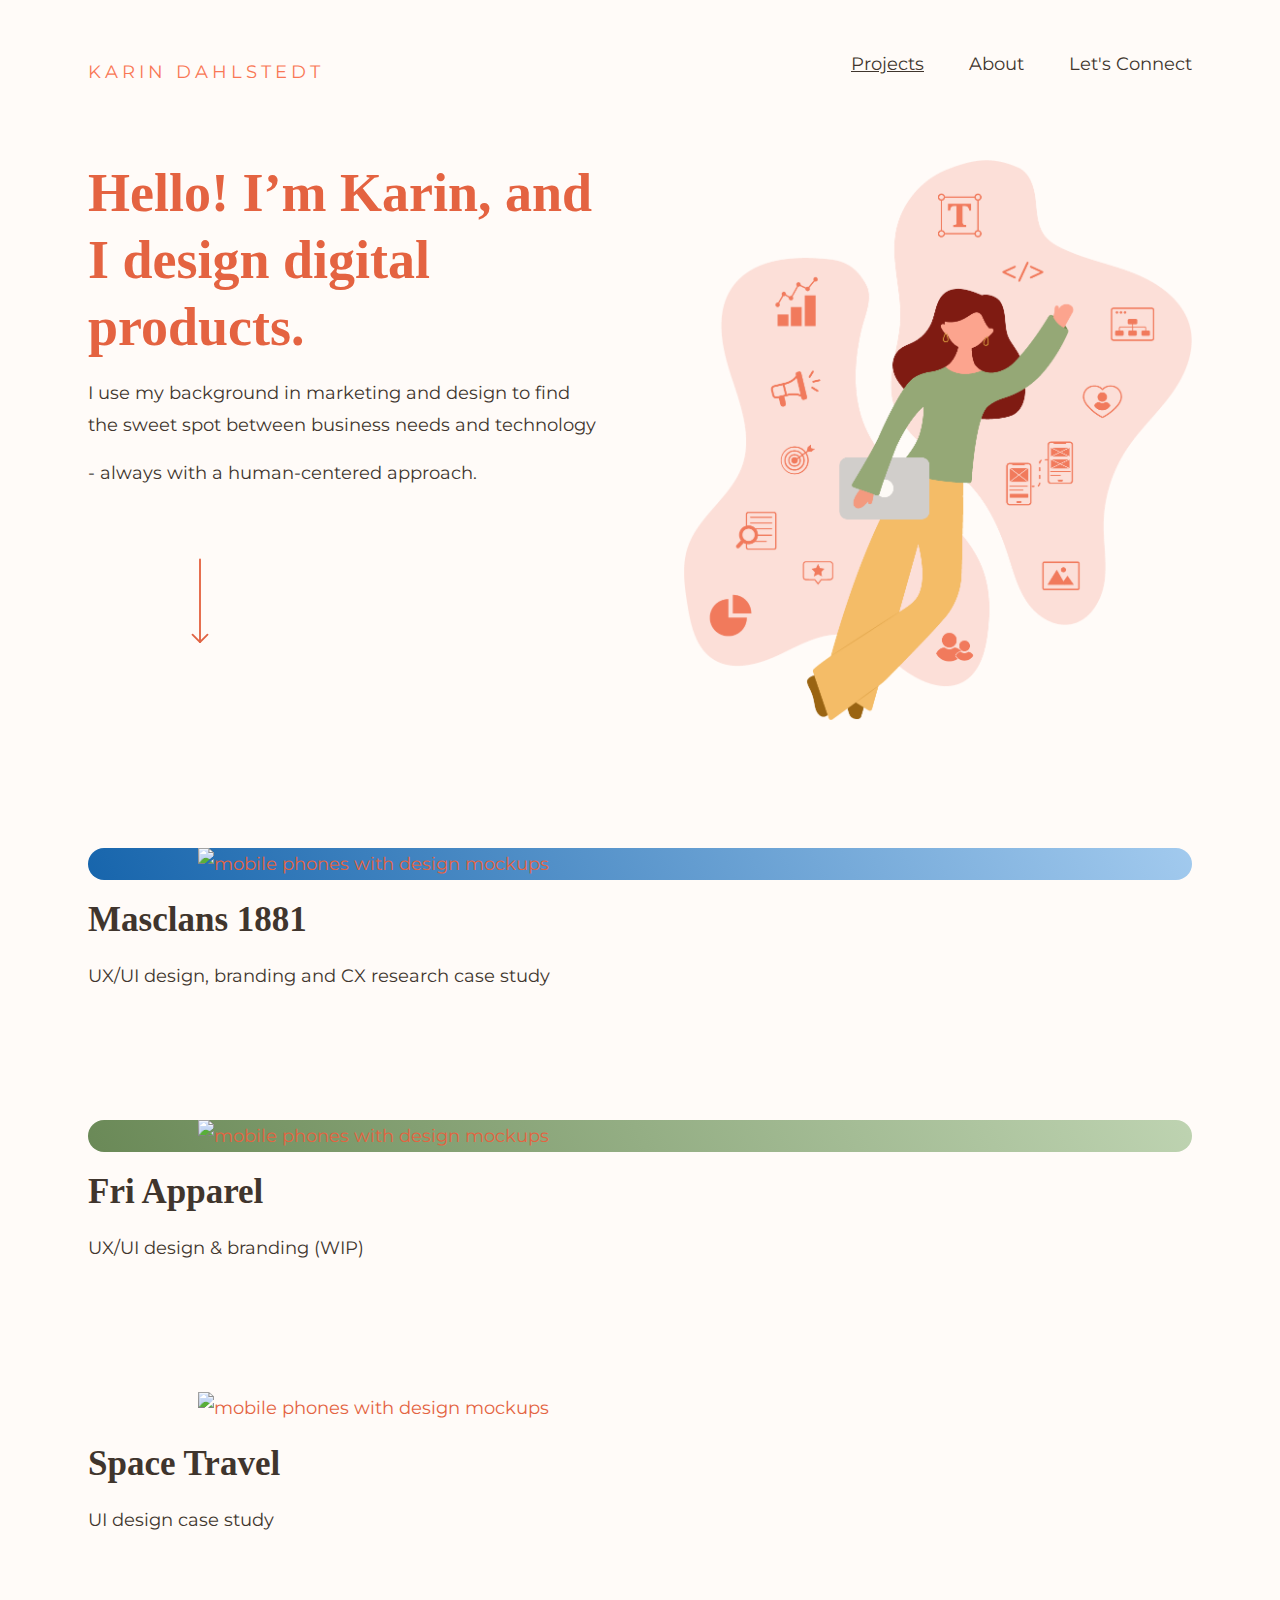
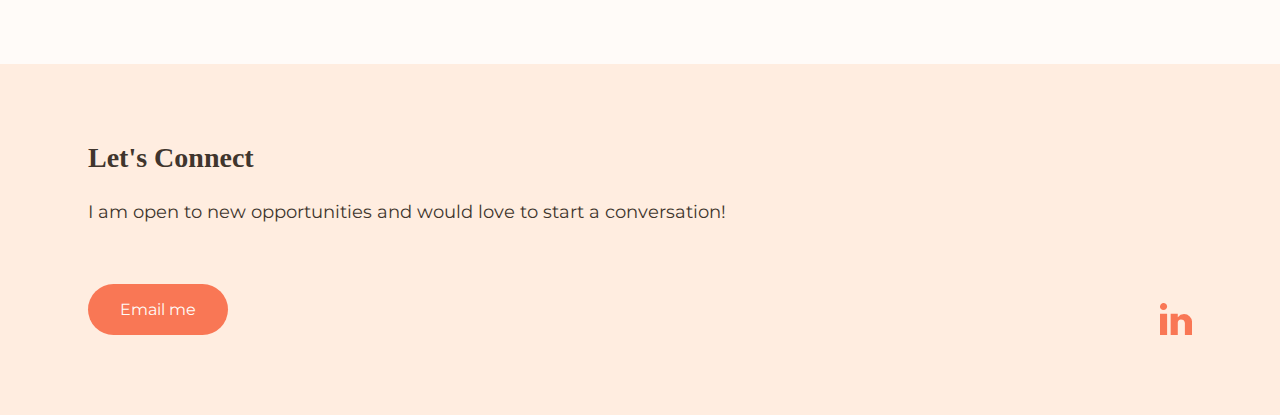
==== commit 75b89dfc: "Update" ====
--- a/index.html
+++ b/index.html
@@ -54,7 +54,7 @@
                             </h1>
 
                             <p>I use my background in marketing and design to find the sweet spot between business needs and technology</p>
-                            <p>- always with a human-centred approach.</p>
+                            <p>- always with a human-centered approach.</p>
                             </p>
                             <div class="arrow-svg column">
                                 <svg data-name="Layer 1" xmlns="http://www.w3.org/2000/svg" width=9.6rem height=9.6rem viewBox="0 0 5.49 20.752"><path d="M2.745 1.396v17.869" fill="none" stroke="#E46341" stroke-linecap="round" stroke-width=".4"/><path d="M1.127 17.646l1.618 1.619.81-.81.809-.809" stroke-linejoin="round" fill="none" stroke="#E06343" stroke-linecap="round" stroke-width=".4"/></svg>
@@ -65,6 +65,40 @@
                         </div>
                     </div>
                 </div>
+                </div>
+            </section>
+            <section id="projects" class="project">
+                <div class="wrapper">
+                    <div class="project__bg masclans__bg">
+                    <div class="zoom-effect-container">
+                        <a href="https://karindd.github.io/masclans-1881/">
+                        <div class="image-card">
+                            <div class="project__mockup">
+                            <img class="project__mockup--masclans" src="assets/img/masclans/mockup-desktop01.png" alt="mobile phones with design mockups">
+                        </div>
+                    </div>
+                        </a>
+                    </div>
+                    </div>
+                    <h2>Masclans 1881</h2>
+                    <p>UX/UI design, branding and CX research case study</p>
+                </div>
+            </section>
+            <section id="projects" class="project">
+                <div class="wrapper">
+                    <div class="project__bg fri__bg">
+                    <div class="zoom-effect-container">
+                        <a href="https://karindd.github.io/fri-apparel">
+                        <div class="image-card">
+                            <div class="project__mockup">
+                            <img class="project__mockup--masclans" src="assets/img/fri-apparel/mockup-fri-apparel.png" alt="mobile phones with design mockups">
+                        </div>
+                    </div>
+                        </a>
+                    </div>
+                    </div>
+                    <h2>Fri Apparel</h2>
+                    <p>UX/UI design & branding (WIP)</p>
                 </div>
             </section>
             <section id="projects" class="project">
@@ -84,23 +118,6 @@
                     <p>UI design case study</p>
                 </div>
             </section>
-            <section id="projects" class="project">
-                <div class="wrapper">
-                    <div class="project__bg masclans__bg">
-                    <div class="zoom-effect-container">
-                        <a href="https://karindd.github.io/masclans-1881/">
-                        <div class="image-card">
-                            <div class="project__mockup">
-                            <img class="project__mockup--masclans" src="assets/img/masclans/mockup-desktop01.png" alt="mobile phones with design mockups">
-                        </div>
-                    </div>
-                        </a>
-                    </div>
-                    </div>
-                    <h2>Masclans 1881</h2>
-                    <p>UX/UI design, branding and CX research case study</p>
-                </div>
-            </section>
         </main>
         <footer class="footer footer-project">
             <div class="wrapper">
@@ -108,18 +125,20 @@
                     <p class="footer__content">I am open to new opportunities and would love to start a conversation!</p>
                 <div class="flex-container space-between align-end">
                     <div class="footer__email">
-                        <a href="mailto: dahlstedt.karin@gmail.com" target="_blank" class="footer-anchor">Email me here</a>
+                        <a href="mailto: dahlstedt.karin@gmail.com" target="_blank" class="footer-anchor">
+                        <button class="button margin-bottom--xl">Email me</button>
+                          </a>
                     </div>
                     <div id="footer">
                         <div class="footer__icon" alt="linkedin icon">
                             <a href="https://www.linkedin.com/in/karin-de-la-calle-dahlstedt/" target="_blank">
-                                <svg data-name="Layer 1" xmlns="http://www.w3.org/2000/svg"
-                                    viewBox="0 0 36 36">
-                                    <path
-                                        d="M20 36h-8V12h8v4a9.27 9.27 0 017.05-3.53 9 9 0 019 9V36H28V22.5a4.54 4.54 0 00-4.49-3.89 3.67 3.67 0 00-2.59 1.2A3.62 3.62 0 0020 22.5zM8 36H0V12h8zM4 8a4 4 0 112.83-1.17A4 4 0 014 8z"
-                                        fill="#F97755"/>
-                                </svg>
-                            </a>
+                        <svg data-name="Layer 1" xmlns="http://www.w3.org/2000/svg"
+                            viewBox="0 0 36 36">
+                            <path
+                                d="M20 36h-8V12h8v4a9.27 9.27 0 017.05-3.53 9 9 0 019 9V36H28V22.5a4.54 4.54 0 00-4.49-3.89 3.67 3.67 0 00-2.59 1.2A3.62 3.62 0 0020 22.5zM8 36H0V12h8zM4 8a4 4 0 112.83-1.17A4 4 0 014 8z"
+                                fill="#F97755"/>
+                        </svg>
+                    </a>
                     </div>
                 </div>
             </div>
--- a/assets/css/styles.css
+++ b/assets/css/styles.css
@@ -131,7 +131,6 @@
 /* ----------------------- END RESET ------------------ */
 
 /* ----------------------- VARIABLES ------------------ */
-
 :root {
   --primary-color:#E46341;
   --secondary-color: #40352D;
@@ -139,6 +138,8 @@
   --quaternary-color:#F97755;
   --space-travel: #FDBD8B;
   --masclans:#F2EAD9;
+  --fri-apparel:#E5DED8;
+  --fri-apparel-02:#BED3B1;
   --footer:#FFEDE0;
   --space-xxl: 9.6rem;
   --space-xl: 8.8rem;
@@ -320,6 +321,10 @@
   text-decoration: underline;
 }
 
+.hide-max {
+  display: none;
+}
+
   /* ----------------------- MARGIN ------------------ */
 
 
@@ -544,6 +549,11 @@
   background: linear-gradient(63deg, rgba(23,101,172,1) 0%, rgba(162,202,238,1) 100%);
       }
 
+.fri__bg {
+background: rgb(106,137,87);
+background: linear-gradient(63deg, rgba(106,137,87,1) 0%, rgba(190,211,177,1) 100%);
+}
+
 .zoom-effect-container {
   width: 100%;
   height: 100%;
@@ -571,7 +581,16 @@
   height: 0.8rem; 
   background-color: var(--secondary-color);
   transition: all linear 0.1s; min-width: 0%;
-  z-index: 10; }
+  z-index: 10; 
+}
+
+
+  .billboard__parallax {
+    background-repeat: repeat;
+    background-attachment: scroll;
+    background-size: cover;
+    border-radius: 0 0 3rem 3rem;
+  }
 
  .billboard__h {
   color: var(--tertiary-color);
@@ -594,7 +613,6 @@
 .billboard__content {
   width: 100%;
   padding: 4.8rem 2.4rem 4.8rem;
-  border-radius: 0 0 2rem 2rem;
   margin-bottom:4.8rem;
 }
 
@@ -603,8 +621,6 @@
 .billboard__content--column-right {
   margin-bottom: var(--space-sm);
 }
-
-
 
 /* ----------------------- END PROJECTS BILLBOARD ------------------ */
 
@@ -653,6 +669,13 @@
 margin: 4.8rem 0 4.8rem 0;
 }
 
+.content__container-sm {
+  padding: 2.4rem;
+  border-radius: 2rem;
+  margin: 4.8rem 0 4.8rem 0;
+  }
+  
+
 .content__container--column-right {
   padding: 0 1.6rem 0 2.4rem;
   width: 50%;
@@ -705,11 +728,6 @@
   object-fit: cover;
 }
 
-.project-end {
-  background-size: cover;
-  background-color: var(--masclans);
-padding: 4.8rem 0 4rem 0;
-}
 /* ----------------------- END PROJECTS ------------------ */
 
 /* ----------------------- MASCLANS 1881 ------------------ */
@@ -717,13 +735,6 @@
 
 ul.project__ul--masclans li::before {
   color:#C2A97A;
-}
-
-.billboard__parallax {
-  background-repeat: repeat;
-  background-attachment: scroll;
-  background-size: cover;
-  border-radius: 0 0 3rem 3rem;
 }
 
 .billboard-mockup--masclans {
@@ -738,7 +749,37 @@
   background-color: var(--masclans);
 }
 
+.project-end {
+  background-size: cover;
+  background-color: var(--masclans);
+padding: 8rem 0 8rem 0;
+}
+
 /* ----------------------- END MASCLANS 1881 ------------------ */
+
+/* ----------------------- FRI APPAREL ------------------ */
+
+.billboard-mockup--fri {
+  background-image: url("../img/fri-apparel/bg2.png");
+  background-repeat: no-repeat;
+  background-position: right 2.4rem bottom -1rem;
+  background-attachment: scroll;
+  background-size: 45%;
+}
+
+ul.project__ul--fri li::before {
+  color:#C2A97A;
+}
+
+.bg-color--fri {
+  background-color: var(--fri-apparel);
+}
+
+.bg-color--fri-secondary {
+  background-color: var(--fri-apparel-02);
+}
+
+/* ----------------------- END FRI APPAREL ------------------ */
 
 /* ----------------------- SPACE TRAVEL ------------------ */
 
@@ -770,7 +811,7 @@
 
 /* ----------------------- LISTS ------------------ */
 
-ul.project__ul--billboard li::before {
+ul.project__ul--gray li::before {
   color:var(--secondary-color);
 }
 
@@ -796,7 +837,44 @@
 
 /* ----------------------- END LISTS ------------------ */
 
-/* ----------------------- NEXT PROJECT ------------------ */
+/* ----------------------- BUTTON ------------------ */
+
+
+.button {
+  background-color: #F97755;
+  border: none;
+  color: var(--tertiary-color);
+  padding: 0.8rem 2.4rem;
+  text-align: center;
+  font-size: 1.6rem;
+  opacity: 1;
+  transition: 0.3s;
+  display: inline-block;
+  text-decoration: none;
+  cursor: pointer;
+  border-radius: 5rem;
+  margin: auto;
+}
+
+.button-large {
+  margin: 2.4rem;
+  background-color: #F97755;
+  border: none;
+  color: var(--tertiary-color);
+  padding: 1.6rem 3.2rem;
+  text-align: center;
+  font-size: 1.6rem;
+  opacity: 1;
+  transition: 0.3s;
+  display: inline-block;
+  text-decoration: none;
+  cursor: pointer;
+  border-radius: 5rem;
+}
+
+.button:hover {opacity:0.8;}
+
+/* ----------------------- END BUTTON ------------------ */
 
 .next-project {
   background-color:var(--footer);
@@ -973,6 +1051,11 @@
     display: none;
   }
 
+  .hide-min {
+    display: none;
+  }
+
+
   .inline {
     display: inline-block;
   }
@@ -1044,6 +1127,27 @@
       /* ----------------------- END MARGINS ------------------ */
 
   /* ----------------------- END UTILITIES ------------------ */
+
+    /* ----------------------- BUTTON ------------------ */
+
+
+  .button {
+    background-color: #F97755;
+    border: none;
+    color: var(--tertiary-color);
+    padding: 1.6rem 3.2rem;
+    text-align: center;
+    font-size: 1.6rem;
+    opacity: 1;
+    transition: 0.3s;
+    display: inline-block;
+    text-decoration: none;
+    cursor: pointer;
+    border-radius: 5rem;
+    margin: auto;
+  }
+
+      /* ----------------------- END BUTTON ------------------ */
 
   /* ----------------------- HEADER ------------------ */
 
@@ -1137,8 +1241,7 @@
 
     .billboard__content {
       width: 100%;
-      padding: 6.4rem 8.8rem 4.8rem;
-      border-radius: 0 0 2rem 2rem;
+      padding: 9.6rem 8.8rem 6.4rem;
       margin-bottom: var(--space-xl);
     }
 
@@ -1178,13 +1281,12 @@
         justify-content: space-around;
       }
 
-      .content__container--full {
+  .content__container--full {
         background-size: cover;
       }
   
-
   .content__container {
-      padding: 5.6rem;
+      padding: 6.4rem;
       border-radius: 2rem;
         }
         
@@ -1267,8 +1369,19 @@
   background-size: 35%;
 }
 
-/* ----------------------- END ------------------ */
-
+/* ----------------------- END MASCLANS ------------------ */
+
+/* ----------------------- FRI APPAREL ------------------ */
+
+.billboard-mockup--fri {
+  background-image: url("../img/fri-apparel/bg2.png");
+  background-repeat: no-repeat;
+  background-position: right 8.8rem bottom;
+  background-attachment: fixed;
+  background-size: 35%;
+}
+
+/* ----------------------- END FRI APPAREL ------------------ */
 
 /* ----------------------- SPACE TRAVEL ------------------ */
 
